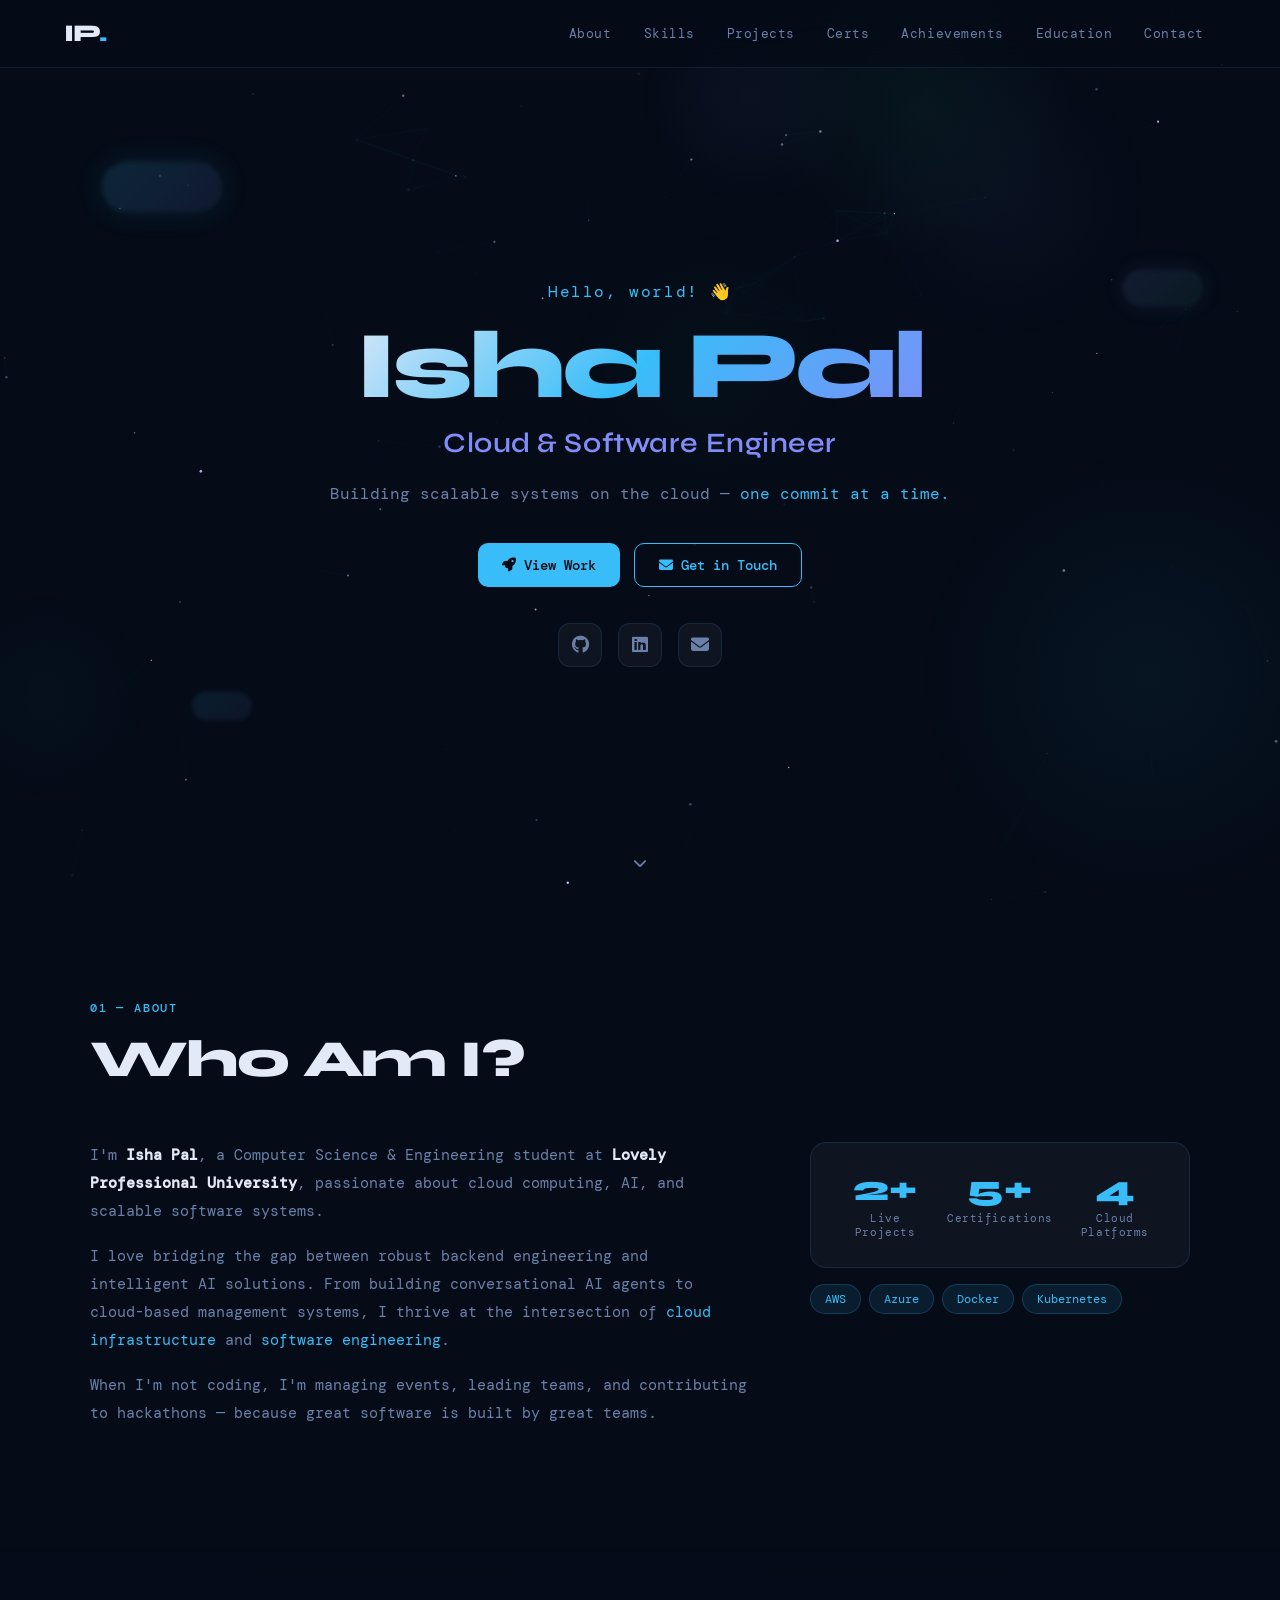
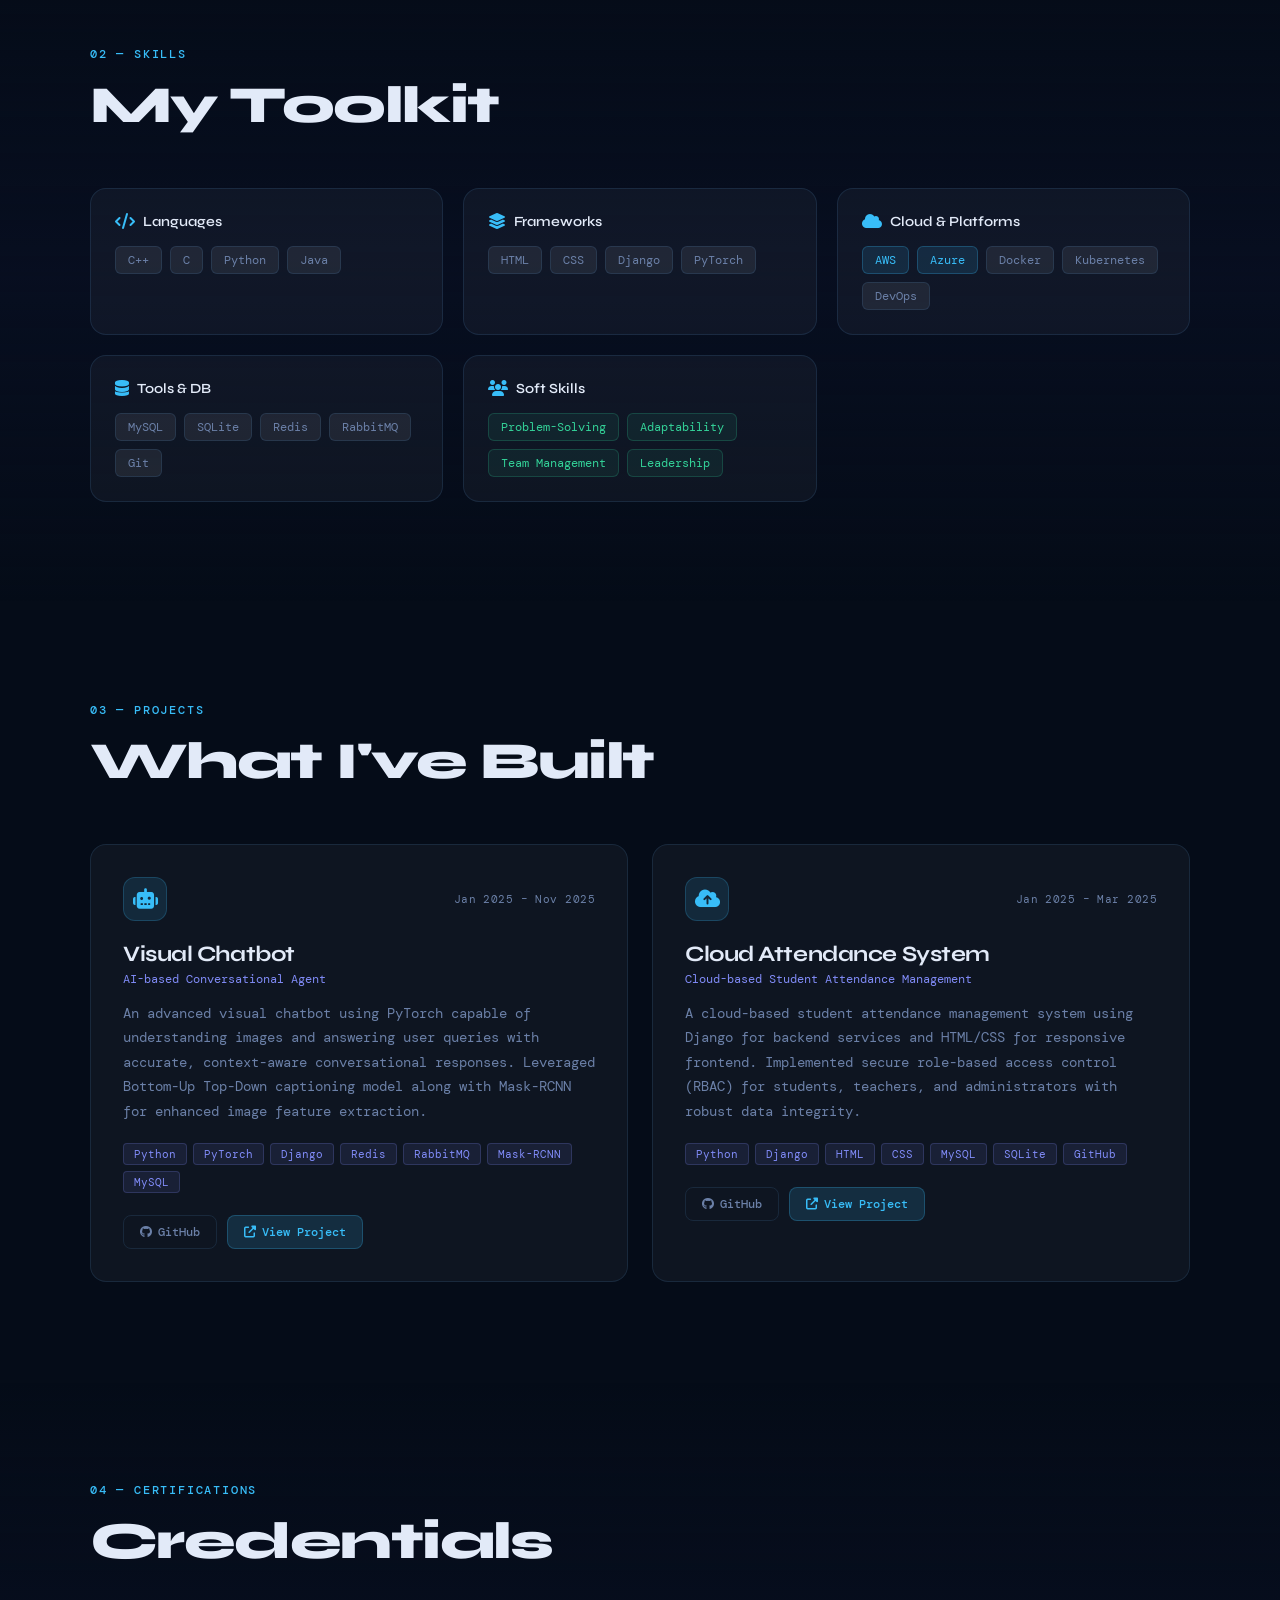
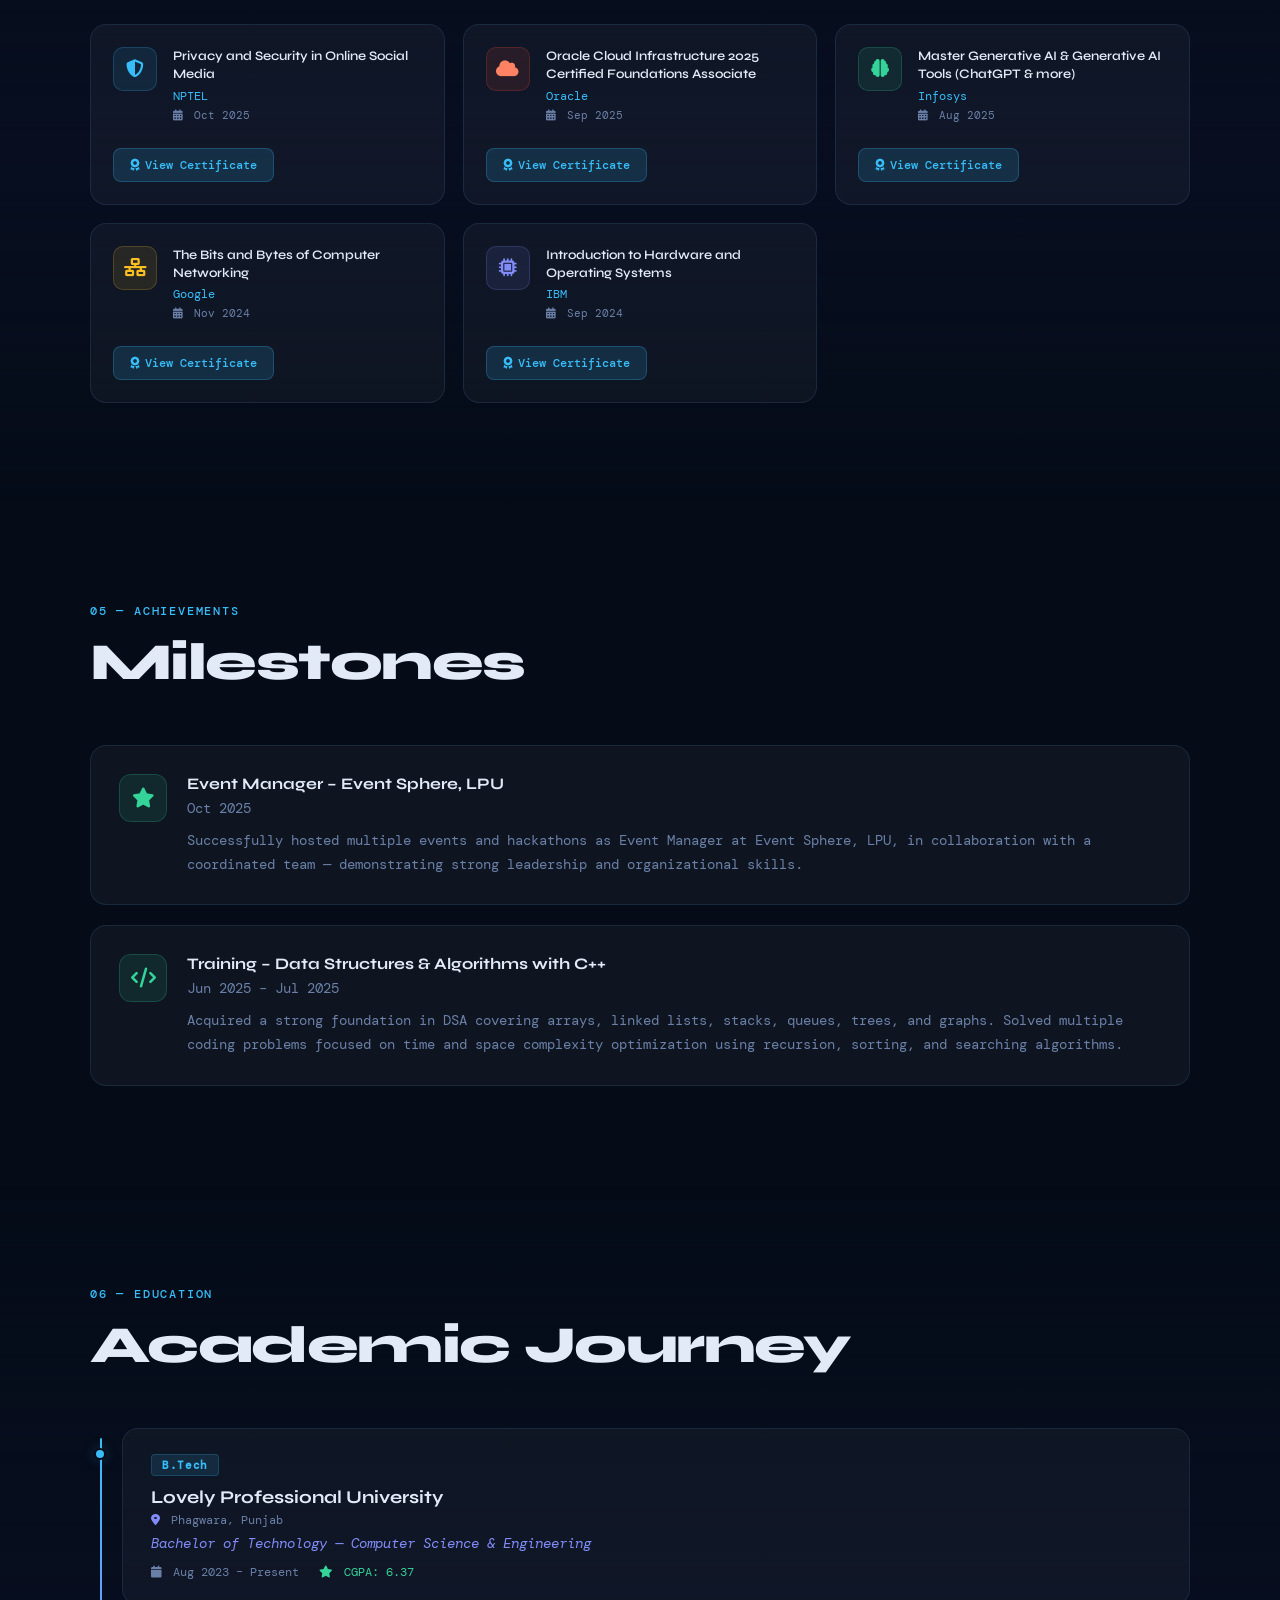
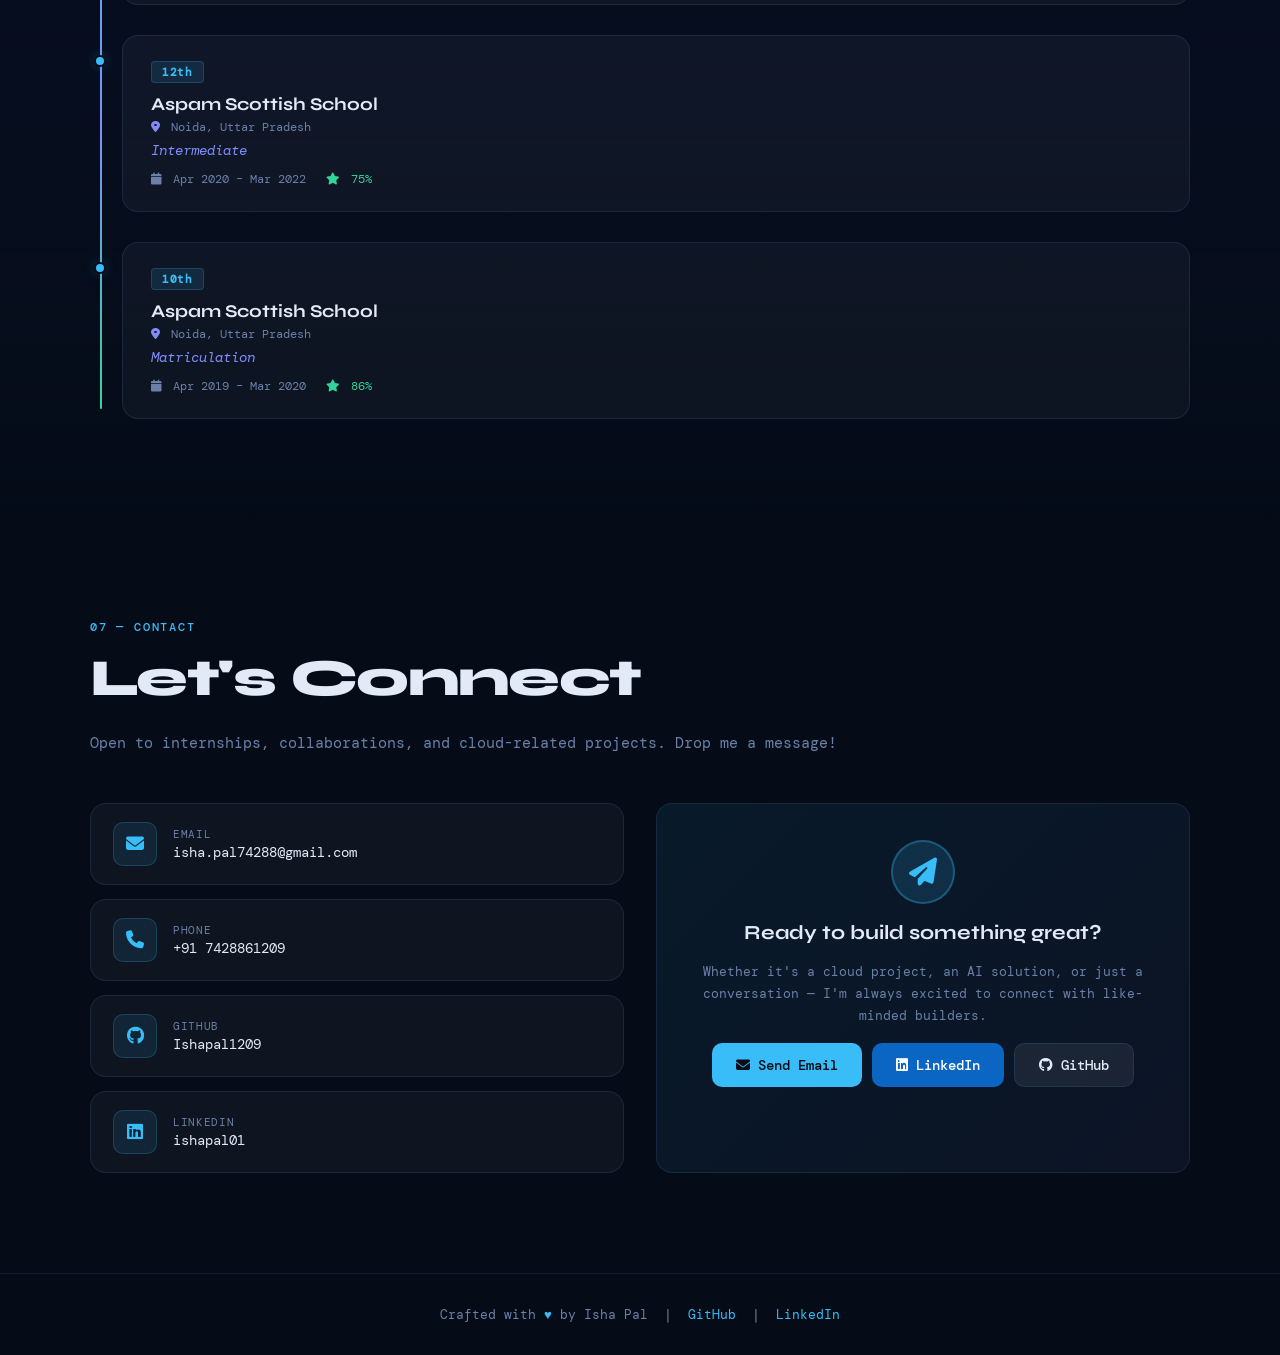
==== index.html @ bd53bb7d "Add files via upload" ====
<!DOCTYPE html>
<html lang="en">
<head>
  <meta charset="UTF-8" />
  <meta name="viewport" content="width=device-width, initial-scale=1.0" />
  <title>Isha Pal | Cloud & Software Engineer</title>
  <link rel="stylesheet" href="style.css" />
  <link rel="stylesheet" href="https://cdnjs.cloudflare.com/ajax/libs/font-awesome/6.5.0/css/all.min.css" />
  <link href="https://fonts.googleapis.com/css2?family=Syne:wght@400;600;700;800&family=DM+Mono:wght@300;400;500&display=swap" rel="stylesheet" />
</head>
<body>

  <!-- LOADER -->
  <div id="loader">
    <div class="loader-inner">
      <div class="loader-cloud">
        <div class="cloud-body"></div>
        <div class="cloud-puff c1"></div>
        <div class="cloud-puff c2"></div>
        <div class="cloud-puff c3"></div>
      </div>
      <p class="loader-text">Launching into the cloud<span class="dots">...</span></p>
    </div>
  </div>

  <!-- ANIMATED BACKGROUND -->
  <canvas id="bgCanvas"></canvas>

  <!-- NAVBAR -->
  <header id="navbar">
    <div class="nav-container">
      <a class="nav-logo" href="#hero">IP<span class="dot">.</span></a>
      <nav class="nav-links" id="navLinks">
        <a href="#about">About</a>
        <a href="#skills">Skills</a>
        <a href="#projects">Projects</a>
        <a href="#certifications">Certs</a>
        <a href="#achievements">Achievements</a>
        <a href="#education">Education</a>
        <a href="#contact">Contact</a>
      </nav>
      <button class="hamburger" id="hamburger" aria-label="Toggle menu">
        <span></span><span></span><span></span>
      </button>
    </div>
  </header>

  <!-- HERO -->
  <section id="hero">
    <div class="hero-content">
      <p class="hero-greeting reveal">Hello, world! 👋</p>
      <h1 class="hero-name reveal">Isha Pal</h1>
      <h2 class="hero-role reveal">Cloud & Software Engineer</h2>
      <p class="hero-tagline reveal">Building scalable systems on the cloud — <span class="accent">one commit at a time.</span></p>
      <div class="hero-cta reveal">
        <a href="#projects" class="btn btn-primary"><i class="fas fa-rocket"></i> View Work</a>
        <a href="#contact" class="btn btn-outline"><i class="fas fa-envelope"></i> Get in Touch</a>
      </div>
      <div class="hero-socials reveal">
        <a href="https://github.com/Ishapal1209" target="_blank" title="GitHub"><i class="fab fa-github"></i></a>
        <a href="https://www.linkedin.com/in/ishapal01" target="_blank" title="LinkedIn"><i class="fab fa-linkedin"></i></a>
        <a href="mailto:isha.pal74288@gmail.com" title="Email"><i class="fas fa-envelope"></i></a>
      </div>
    </div>
    <div class="hero-float">
      <div class="float-cloud fc1"></div>
      <div class="float-cloud fc2"></div>
      <div class="float-cloud fc3"></div>
    </div>
    <div class="scroll-hint"><i class="fas fa-chevron-down"></i></div>
  </section>

  <!-- ABOUT -->
  <section id="about">
    <div class="section-container">
      <div class="section-label">01 &mdash; About</div>
      <h2 class="section-title">Who Am I?</h2>
      <div class="about-grid">
        <div class="about-text">
          <p>I'm <strong>Isha Pal</strong>, a Computer Science & Engineering student at <strong>Lovely Professional University</strong>, passionate about cloud computing, AI, and scalable software systems.</p>
          <p>I love bridging the gap between robust backend engineering and intelligent AI solutions. From building conversational AI agents to cloud-based management systems, I thrive at the intersection of <span class="accent">cloud infrastructure</span> and <span class="accent">software engineering</span>.</p>
          <p>When I'm not coding, I'm managing events, leading teams, and contributing to hackathons — because great software is built by great teams.</p>
        </div>
        <div class="about-card-wrap">
          <div class="about-stat-card">
            <div class="stat"><span class="big-num">2+</span><span class="stat-label">Live Projects</span></div>
            <div class="stat"><span class="big-num">5+</span><span class="stat-label">Certifications</span></div>
            <div class="stat"><span class="big-num">4</span><span class="stat-label">Cloud Platforms</span></div>
          </div>
          <div class="about-badge-row">
            <span class="badge">AWS</span>
            <span class="badge">Azure</span>
            <span class="badge">Docker</span>
            <span class="badge">Kubernetes</span>
          </div>
        </div>
      </div>
    </div>
  </section>

  <!-- SKILLS -->
  <section id="skills">
    <div class="section-container">
      <div class="section-label">02 &mdash; Skills</div>
      <h2 class="section-title">My Toolkit</h2>
      <div class="skills-grid">

        <div class="skill-category">
          <div class="skill-cat-header"><i class="fas fa-code"></i> Languages</div>
          <div class="skill-tags">
            <span class="skill-tag">C++</span>
            <span class="skill-tag">C</span>
            <span class="skill-tag">Python</span>
            <span class="skill-tag">Java</span>
          </div>
        </div>

        <div class="skill-category">
          <div class="skill-cat-header"><i class="fas fa-layer-group"></i> Frameworks</div>
          <div class="skill-tags">
            <span class="skill-tag">HTML</span>
            <span class="skill-tag">CSS</span>
            <span class="skill-tag">Django</span>
            <span class="skill-tag">PyTorch</span>
          </div>
        </div>

        <div class="skill-category">
          <div class="skill-cat-header"><i class="fas fa-cloud"></i> Cloud & Platforms</div>
          <div class="skill-tags">
            <span class="skill-tag highlight">AWS</span>
            <span class="skill-tag highlight">Azure</span>
            <span class="skill-tag">Docker</span>
            <span class="skill-tag">Kubernetes</span>
            <span class="skill-tag">DevOps</span>
          </div>
        </div>

        <div class="skill-category">
          <div class="skill-cat-header"><i class="fas fa-database"></i> Tools & DB</div>
          <div class="skill-tags">
            <span class="skill-tag">MySQL</span>
            <span class="skill-tag">SQLite</span>
            <span class="skill-tag">Redis</span>
            <span class="skill-tag">RabbitMQ</span>
            <span class="skill-tag">Git</span>
          </div>
        </div>

        <div class="skill-category">
          <div class="skill-cat-header"><i class="fas fa-users"></i> Soft Skills</div>
          <div class="skill-tags">
            <span class="skill-tag soft">Problem-Solving</span>
            <span class="skill-tag soft">Adaptability</span>
            <span class="skill-tag soft">Team Management</span>
            <span class="skill-tag soft">Leadership</span>
          </div>
        </div>

      </div>
    </div>
  </section>

  <!-- PROJECTS -->
  <section id="projects">
    <div class="section-container">
      <div class="section-label">03 &mdash; Projects</div>
      <h2 class="section-title">What I've Built</h2>
      <div class="projects-grid">

        <div class="project-card">
          <div class="project-glow"></div>
          <div class="project-header">
            <div class="project-icon"><i class="fas fa-robot"></i></div>
            <div class="project-date">Jan 2025 – Nov 2025</div>
          </div>
          <h3 class="project-title">Visual Chatbot</h3>
          <p class="project-subtitle">AI-based Conversational Agent</p>
          <p class="project-desc">An advanced visual chatbot using PyTorch capable of understanding images and answering user queries with accurate, context-aware conversational responses. Leveraged Bottom-Up Top-Down captioning model along with Mask-RCNN for enhanced image feature extraction.</p>
          <div class="project-tech">
            <span>Python</span><span>PyTorch</span><span>Django</span><span>Redis</span><span>RabbitMQ</span><span>Mask-RCNN</span><span>MySQL</span>
          </div>
          <div class="project-actions">
            <a href="https://github.com/Ishapal1209/Cloud-Chatbot" target="_blank" class="btn-sm btn-ghost"><i class="fab fa-github"></i> GitHub</a>
            <a href="https://github.com/Ishapal1209/Cloud-Chatbot" target="_blank" class="btn-sm btn-accent"><i class="fas fa-external-link-alt"></i> View Project</a>
          </div>
        </div>

        <div class="project-card">
          <div class="project-glow"></div>
          <div class="project-header">
            <div class="project-icon"><i class="fas fa-cloud-upload-alt"></i></div>
            <div class="project-date">Jan 2025 – Mar 2025</div>
          </div>
          <h3 class="project-title">Cloud Attendance System</h3>
          <p class="project-subtitle">Cloud-based Student Attendance Management</p>
          <p class="project-desc">A cloud-based student attendance management system using Django for backend services and HTML/CSS for responsive frontend. Implemented secure role-based access control (RBAC) for students, teachers, and administrators with robust data integrity.</p>
          <div class="project-tech">
            <span>Python</span><span>Django</span><span>HTML</span><span>CSS</span><span>MySQL</span><span>SQLite</span><span>GitHub</span>
          </div>
          <div class="project-actions">
            <a href="https://github.com/Ishapal1209/Attendance_System" target="_blank" class="btn-sm btn-ghost"><i class="fab fa-github"></i> GitHub</a>
            <a href="https://github.com/Ishapal1209/Attendance_System" target="_blank" class="btn-sm btn-accent"><i class="fas fa-external-link-alt"></i> View Project</a>
          </div>
        </div>

      </div>
    </div>
  </section>

  <!-- CERTIFICATIONS -->
  <section id="certifications">
    <div class="section-container">
      <div class="section-label">04 &mdash; Certifications</div>
      <h2 class="section-title">Credentials</h2>
      <div class="certs-grid">

        <div class="cert-card">
          <div class="cert-icon"><i class="fas fa-shield-alt"></i></div>
          <div class="cert-info">
            <h4>Privacy and Security in Online Social Media</h4>
            <p class="cert-issuer">NPTEL</p>
            <p class="cert-date"><i class="fas fa-calendar-alt"></i> Oct 2025</p>
          </div>
          <a href="https://drive.google.com/file/d/1hVRKiIvJrlV49EHWbtWeZMIc_-Uri99p/view?usp=drive_link" target="_blank" class="btn-sm btn-accent cert-btn">
            <i class="fas fa-award"></i> View Certificate
          </a>
        </div>

        <div class="cert-card">
          <div class="cert-icon oracle"><i class="fas fa-cloud"></i></div>
          <div class="cert-info">
            <h4>Oracle Cloud Infrastructure 2025 Certified Foundations Associate</h4>
            <p class="cert-issuer">Oracle</p>
            <p class="cert-date"><i class="fas fa-calendar-alt"></i> Sep 2025</p>
          </div>
          <a href="https://drive.google.com/file/d/1QtVoVuQj_x9uAbenZDH4IRsmLejxXWz0/view?usp=drive_link" target="_blank" class="btn-sm btn-accent cert-btn">
            <i class="fas fa-award"></i> View Certificate
          </a>
        </div>

        <div class="cert-card">
          <div class="cert-icon ai"><i class="fas fa-brain"></i></div>
          <div class="cert-info">
            <h4>Master Generative AI & Generative AI Tools (ChatGPT & more)</h4>
            <p class="cert-issuer">Infosys</p>
            <p class="cert-date"><i class="fas fa-calendar-alt"></i> Aug 2025</p>
          </div>
          <a href="https://drive.google.com/file/d/1oDdq-S439GA2mzJj1ZmYYxxelKiSl6Lq/view?usp=drive_link" target="_blank" class="btn-sm btn-accent cert-btn">
            <i class="fas fa-award"></i> View Certificate
          </a>
        </div>

        <div class="cert-card">
          <div class="cert-icon google"><i class="fas fa-network-wired"></i></div>
          <div class="cert-info">
            <h4>The Bits and Bytes of Computer Networking</h4>
            <p class="cert-issuer">Google</p>
            <p class="cert-date"><i class="fas fa-calendar-alt"></i> Nov 2024</p>
          </div>
          <a href="https://drive.google.com/file/d/1XEd9m3aHSle7PK4WHx6ffv4ovhqrGLqX/view?usp=drive_link" target="_blank" class="btn-sm btn-accent cert-btn">
            <i class="fas fa-award"></i> View Certificate
          </a>
        </div>

        <div class="cert-card">
          <div class="cert-icon ibm"><i class="fas fa-microchip"></i></div>
          <div class="cert-info">
            <h4>Introduction to Hardware and Operating Systems</h4>
            <p class="cert-issuer">IBM</p>
            <p class="cert-date"><i class="fas fa-calendar-alt"></i> Sep 2024</p>
          </div>
          <a href="https://drive.google.com/file/d/1oQnwqogo09c1a8SwmCBYnAraOeeNtEgq/view?usp=drive_link" target="_blank" class="btn-sm btn-accent cert-btn">
            <i class="fas fa-award"></i> View Certificate
          </a>
        </div>

      </div>
    </div>
  </section>

  <!-- ACHIEVEMENTS -->
  <section id="achievements">
    <div class="section-container">
      <div class="section-label">05 &mdash; Achievements</div>
      <h2 class="section-title">Milestones</h2>
      <div class="achievements-list">
        <div class="achievement-item">
          <div class="achievement-icon"><i class="fas fa-star"></i></div>
          <div class="achievement-content">
            <h4>Event Manager – Event Sphere, LPU</h4>
            <p class="achievement-date">Oct 2025</p>
            <p>Successfully hosted multiple events and hackathons as Event Manager at Event Sphere, LPU, in collaboration with a coordinated team — demonstrating strong leadership and organizational skills.</p>
          </div>
        </div>
        <div class="achievement-item">
          <div class="achievement-icon"><i class="fas fa-code"></i></div>
          <div class="achievement-content">
            <h4>Training – Data Structures & Algorithms with C++</h4>
            <p class="achievement-date">Jun 2025 – Jul 2025</p>
            <p>Acquired a strong foundation in DSA covering arrays, linked lists, stacks, queues, trees, and graphs. Solved multiple coding problems focused on time and space complexity optimization using recursion, sorting, and searching algorithms.</p>
          </div>
        </div>
      </div>
    </div>
  </section>

  <!-- EDUCATION -->
  <section id="education">
    <div class="section-container">
      <div class="section-label">06 &mdash; Education</div>
      <h2 class="section-title">Academic Journey</h2>
      <div class="education-timeline">

        <div class="edu-item">
          <div class="edu-dot"></div>
          <div class="edu-card">
            <div class="edu-badge">B.Tech</div>
            <h4>Lovely Professional University</h4>
            <p class="edu-location"><i class="fas fa-map-marker-alt"></i> Phagwara, Punjab</p>
            <p class="edu-degree">Bachelor of Technology — Computer Science & Engineering</p>
            <div class="edu-meta">
              <span><i class="fas fa-calendar"></i> Aug 2023 – Present</span>
              <span class="edu-grade"><i class="fas fa-star"></i> CGPA: 6.37</span>
            </div>
          </div>
        </div>

        <div class="edu-item">
          <div class="edu-dot"></div>
          <div class="edu-card">
            <div class="edu-badge">12th</div>
            <h4>Aspam Scottish School</h4>
            <p class="edu-location"><i class="fas fa-map-marker-alt"></i> Noida, Uttar Pradesh</p>
            <p class="edu-degree">Intermediate</p>
            <div class="edu-meta">
              <span><i class="fas fa-calendar"></i> Apr 2020 – Mar 2022</span>
              <span class="edu-grade"><i class="fas fa-star"></i> 75%</span>
            </div>
          </div>
        </div>

        <div class="edu-item">
          <div class="edu-dot"></div>
          <div class="edu-card">
            <div class="edu-badge">10th</div>
            <h4>Aspam Scottish School</h4>
            <p class="edu-location"><i class="fas fa-map-marker-alt"></i> Noida, Uttar Pradesh</p>
            <p class="edu-degree">Matriculation</p>
            <div class="edu-meta">
              <span><i class="fas fa-calendar"></i> Apr 2019 – Mar 2020</span>
              <span class="edu-grade"><i class="fas fa-star"></i> 86%</span>
            </div>
          </div>
        </div>

      </div>
    </div>
  </section>

  <!-- CONTACT -->
  <section id="contact">
    <div class="section-container">
      <div class="section-label">07 &mdash; Contact</div>
      <h2 class="section-title">Let's Connect</h2>
      <p class="contact-tagline">Open to internships, collaborations, and cloud-related projects. Drop me a message!</p>
      <div class="contact-grid">
        <div class="contact-info">
          <a href="mailto:isha.pal74288@gmail.com" class="contact-item">
            <div class="contact-icon"><i class="fas fa-envelope"></i></div>
            <div>
              <p class="contact-label">Email</p>
              <p class="contact-value">isha.pal74288@gmail.com</p>
            </div>
          </a>
          <a href="tel:+917428861209" class="contact-item">
            <div class="contact-icon"><i class="fas fa-phone"></i></div>
            <div>
              <p class="contact-label">Phone</p>
              <p class="contact-value">+91 7428861209</p>
            </div>
          </a>
          <a href="https://github.com/Ishapal1209" target="_blank" class="contact-item">
            <div class="contact-icon"><i class="fab fa-github"></i></div>
            <div>
              <p class="contact-label">GitHub</p>
              <p class="contact-value">Ishapal1209</p>
            </div>
          </a>
          <a href="https://www.linkedin.com/in/ishapal01" target="_blank" class="contact-item">
            <div class="contact-icon"><i class="fab fa-linkedin"></i></div>
            <div>
              <p class="contact-label">LinkedIn</p>
              <p class="contact-value">ishapal01</p>
            </div>
          </a>
        </div>

        <div class="contact-cta-box">
          <div class="cta-cloud-icon"><i class="fas fa-paper-plane"></i></div>
          <h3>Ready to build something great?</h3>
          <p>Whether it's a cloud project, an AI solution, or just a conversation — I'm always excited to connect with like-minded builders.</p>
          <div class="cta-buttons">
            <a href="mailto:isha.pal74288@gmail.com" class="btn btn-primary"><i class="fas fa-envelope"></i> Send Email</a>
            <a href="https://www.linkedin.com/in/ishapal01" target="_blank" class="btn btn-linkedin"><i class="fab fa-linkedin"></i> LinkedIn</a>
            <a href="https://github.com/Ishapal1209" target="_blank" class="btn btn-github"><i class="fab fa-github"></i> GitHub</a>
          </div>
        </div>
      </div>
    </div>
  </section>

  <!-- FOOTER -->
  <footer>
    <p>Crafted with <span class="accent">♥</span> by Isha Pal &nbsp;|&nbsp; <a href="https://github.com/Ishapal1209" target="_blank">GitHub</a> &nbsp;|&nbsp; <a href="https://www.linkedin.com/in/ishapal01" target="_blank">LinkedIn</a></p>
  </footer>

  <script src="script.js"></script>
</body>
</html>
---- style.css ----
/* ═══════════════════════════════════════════
   ROOT VARIABLES & RESET
═══════════════════════════════════════════ */
:root {
  --bg: #050c18;
  --bg2: #080f22;
  --bg3: #0b1530;
  --surface: rgba(255,255,255,0.04);
  --surface2: rgba(255,255,255,0.07);
  --border: rgba(100,180,255,0.12);
  --accent: #38bdf8;
  --accent2: #818cf8;
  --accent3: #34d399;
  --text: #e2eaf8;
  --muted: #6b80a8;
  --glow: rgba(56,189,248,0.25);
  --glow2: rgba(129,140,248,0.2);
  --font-display: 'Syne', sans-serif;
  --font-mono: 'DM Mono', monospace;
  --nav-h: 68px;
  --radius: 16px;
  --shadow: 0 8px 40px rgba(0,0,0,0.5);
}

*, *::before, *::after { box-sizing: border-box; margin: 0; padding: 0; }
html { scroll-behavior: smooth; }
body {
  background: var(--bg);
  color: var(--text);
  font-family: var(--font-mono);
  overflow-x: hidden;
  min-height: 100vh;
}
a { color: inherit; text-decoration: none; }
img { max-width: 100%; }

/* ═══════════════════════════════════════════
   CANVAS BACKGROUND
═══════════════════════════════════════════ */
#bgCanvas {
  position: fixed;
  top: 0; left: 0;
  width: 100%; height: 100%;
  z-index: 0;
  pointer-events: none;
}

/* ═══════════════════════════════════════════
   LOADER
═══════════════════════════════════════════ */
#loader {
  position: fixed;
  inset: 0;
  background: var(--bg);
  display: flex;
  align-items: center;
  justify-content: center;
  z-index: 9999;
  transition: opacity 0.6s ease, visibility 0.6s ease;
}
#loader.hide { opacity: 0; visibility: hidden; }

.loader-inner {
  display: flex;
  flex-direction: column;
  align-items: center;
  gap: 24px;
}

/* Cute CSS cloud */
.loader-cloud {
  position: relative;
  width: 80px;
  height: 40px;
  animation: floatCloud 1.5s ease-in-out infinite;
}
.cloud-body {
  position: absolute;
  bottom: 0;
  left: 10px;
  width: 60px;
  height: 28px;
  background: linear-gradient(135deg, var(--accent), var(--accent2));
  border-radius: 20px;
  box-shadow: 0 0 20px var(--glow), 0 0 40px var(--glow2);
}
.cloud-puff {
  position: absolute;
  background: linear-gradient(135deg, var(--accent), var(--accent2));
  border-radius: 50%;
  box-shadow: 0 0 10px var(--glow);
}
.c1 { width: 30px; height: 30px; bottom: 14px; left: 12px; }
.c2 { width: 40px; height: 40px; bottom: 18px; left: 28px; }
.c3 { width: 24px; height: 24px; bottom: 12px; left: 52px; }

.loader-text {
  font-family: var(--font-mono);
  color: var(--accent);
  font-size: 14px;
  letter-spacing: 0.08em;
}
.dots { animation: dots 1.2s infinite; }
@keyframes dots {
  0%,20% { content: '.'; }
  40% { content: '..'; }
  60%,100% { content: '...'; }
}

/* ═══════════════════════════════════════════
   NAVBAR
═══════════════════════════════════════════ */
#navbar {
  position: fixed;
  top: 0; left: 0; right: 0;
  height: var(--nav-h);
  z-index: 100;
  background: rgba(5, 12, 24, 0.7);
  backdrop-filter: blur(18px);
  -webkit-backdrop-filter: blur(18px);
  border-bottom: 1px solid var(--border);
  transition: background 0.3s;
}
.nav-container {
  max-width: 1200px;
  margin: 0 auto;
  height: 100%;
  padding: 0 24px;
  display: flex;
  align-items: center;
  justify-content: space-between;
}
.nav-logo {
  font-family: var(--font-display);
  font-size: 24px;
  font-weight: 800;
  color: var(--text);
  letter-spacing: -0.03em;
}
.nav-logo .dot { color: var(--accent); }

.nav-links {
  display: flex;
  gap: 8px;
}
.nav-links a {
  font-size: 13px;
  color: var(--muted);
  padding: 6px 12px;
  border-radius: 8px;
  letter-spacing: 0.04em;
  transition: color 0.2s, background 0.2s;
}
.nav-links a:hover {
  color: var(--accent);
  background: rgba(56,189,248,0.1);
}

.hamburger {
  display: none;
  flex-direction: column;
  gap: 5px;
  background: none;
  border: none;
  cursor: pointer;
  padding: 4px;
}
.hamburger span {
  display: block;
  width: 24px;
  height: 2px;
  background: var(--text);
  border-radius: 2px;
  transition: transform 0.3s, opacity 0.3s;
}
.hamburger.open span:nth-child(1) { transform: translateY(7px) rotate(45deg); }
.hamburger.open span:nth-child(2) { opacity: 0; }
.hamburger.open span:nth-child(3) { transform: translateY(-7px) rotate(-45deg); }

/* ═══════════════════════════════════════════
   HERO
═══════════════════════════════════════════ */
#hero {
  position: relative;
  min-height: 100vh;
  display: flex;
  align-items: center;
  justify-content: center;
  text-align: center;
  padding: calc(var(--nav-h) + 40px) 24px 60px;
  z-index: 1;
  overflow: hidden;
}

.hero-content {
  max-width: 760px;
  position: relative;
  z-index: 2;
}

.hero-greeting {
  font-size: 16px;
  color: var(--accent);
  letter-spacing: 0.1em;
  margin-bottom: 16px;
  opacity: 0;
  transform: translateY(20px);
}
.hero-name {
  font-family: var(--font-display);
  font-size: clamp(52px, 9vw, 96px);
  font-weight: 800;
  line-height: 1.0;
  letter-spacing: -0.04em;
  background: linear-gradient(135deg, #e2eaf8 0%, var(--accent) 50%, var(--accent2) 100%);
  -webkit-background-clip: text;
  -webkit-text-fill-color: transparent;
  background-clip: text;
  margin-bottom: 12px;
  opacity: 0;
  transform: translateY(20px);
}
.hero-role {
  font-family: var(--font-display);
  font-size: clamp(18px, 3vw, 28px);
  font-weight: 600;
  color: var(--accent2);
  letter-spacing: 0.02em;
  margin-bottom: 20px;
  opacity: 0;
  transform: translateY(20px);
}
.hero-tagline {
  font-size: 16px;
  color: var(--muted);
  line-height: 1.7;
  margin-bottom: 36px;
  opacity: 0;
  transform: translateY(20px);
}
.hero-cta {
  display: flex;
  gap: 14px;
  justify-content: center;
  flex-wrap: wrap;
  margin-bottom: 36px;
  opacity: 0;
  transform: translateY(20px);
}
.hero-socials {
  display: flex;
  gap: 16px;
  justify-content: center;
  opacity: 0;
  transform: translateY(20px);
}
.hero-socials a {
  width: 44px;
  height: 44px;
  border-radius: 12px;
  border: 1px solid var(--border);
  display: flex;
  align-items: center;
  justify-content: center;
  font-size: 18px;
  color: var(--muted);
  background: var(--surface);
  transition: all 0.3s;
}
.hero-socials a:hover {
  color: var(--accent);
  border-color: var(--accent);
  background: rgba(56,189,248,0.1);
  transform: translateY(-3px);
  box-shadow: 0 8px 24px var(--glow);
}

/* floating cloud decorations */
.hero-float {
  position: absolute;
  inset: 0;
  pointer-events: none;
  z-index: 1;
}
.float-cloud {
  position: absolute;
  border-radius: 50px;
  filter: blur(2px);
  animation: floatCloud 6s ease-in-out infinite;
}
.fc1 {
  width: 120px; height: 50px;
  background: linear-gradient(135deg, rgba(56,189,248,0.15), rgba(129,140,248,0.1));
  top: 18%; left: 8%;
  animation-delay: 0s;
  border-radius: 50px;
  box-shadow: 0 0 30px rgba(56,189,248,0.1);
}
.fc2 {
  width: 80px; height: 36px;
  background: linear-gradient(135deg, rgba(129,140,248,0.12), rgba(52,211,153,0.08));
  top: 30%; right: 6%;
  animation-delay: -2s;
  box-shadow: 0 0 24px rgba(129,140,248,0.08);
}
.fc3 {
  width: 60px; height: 28px;
  background: linear-gradient(135deg, rgba(56,189,248,0.1), rgba(129,140,248,0.08));
  bottom: 20%; left: 15%;
  animation-delay: -4s;
}

@keyframes floatCloud {
  0%, 100% { transform: translateY(0px); }
  50% { transform: translateY(-12px); }
}

.scroll-hint {
  position: absolute;
  bottom: 28px;
  left: 50%;
  transform: translateX(-50%);
  color: var(--muted);
  font-size: 14px;
  animation: bounce 2s ease-in-out infinite;
  z-index: 2;
}
@keyframes bounce {
  0%,100% { transform: translateX(-50%) translateY(0); }
  50% { transform: translateX(-50%) translateY(6px); }
}

/* reveal animations */
.reveal {
  transition: opacity 0.7s ease, transform 0.7s ease;
}
.reveal.in {
  opacity: 1 !important;
  transform: translateY(0) !important;
}

/* ═══════════════════════════════════════════
   SHARED SECTION STYLES
═══════════════════════════════════════════ */
section {
  position: relative;
  z-index: 1;
  padding: 100px 24px;
}
.section-container {
  max-width: 1100px;
  margin: 0 auto;
}
.section-label {
  font-size: 12px;
  font-weight: 500;
  letter-spacing: 0.15em;
  color: var(--accent);
  text-transform: uppercase;
  margin-bottom: 12px;
}
.section-title {
  font-family: var(--font-display);
  font-size: clamp(32px, 5vw, 52px);
  font-weight: 800;
  letter-spacing: -0.03em;
  margin-bottom: 52px;
  color: var(--text);
}
.accent { color: var(--accent); }

/* ═══════════════════════════════════════════
   BUTTONS
═══════════════════════════════════════════ */
.btn {
  display: inline-flex;
  align-items: center;
  gap: 8px;
  padding: 12px 24px;
  border-radius: 10px;
  font-family: var(--font-mono);
  font-size: 14px;
  font-weight: 500;
  cursor: pointer;
  border: none;
  transition: all 0.3s;
}
.btn-primary {
  background: var(--accent);
  color: var(--bg);
}
.btn-primary:hover {
  background: #7dd3fc;
  box-shadow: 0 8px 28px var(--glow);
  transform: translateY(-2px);
}
.btn-outline {
  background: transparent;
  color: var(--accent);
  border: 1.5px solid var(--accent);
}
.btn-outline:hover {
  background: rgba(56,189,248,0.1);
  transform: translateY(-2px);
}
.btn-linkedin {
  background: #0a66c2;
  color: white;
}
.btn-linkedin:hover {
  background: #1479d4;
  transform: translateY(-2px);
}
.btn-github {
  background: var(--surface2);
  color: var(--text);
  border: 1px solid var(--border);
}
.btn-github:hover {
  background: rgba(255,255,255,0.1);
  transform: translateY(-2px);
}

.btn-sm {
  display: inline-flex;
  align-items: center;
  gap: 6px;
  padding: 8px 16px;
  border-radius: 8px;
  font-family: var(--font-mono);
  font-size: 12px;
  font-weight: 500;
  cursor: pointer;
  border: none;
  transition: all 0.25s;
}
.btn-ghost {
  background: transparent;
  border: 1px solid var(--border);
  color: var(--muted);
}
.btn-ghost:hover {
  border-color: var(--accent);
  color: var(--accent);
}
.btn-accent {
  background: rgba(56,189,248,0.15);
  color: var(--accent);
  border: 1px solid rgba(56,189,248,0.25);
}
.btn-accent:hover {
  background: rgba(56,189,248,0.25);
  box-shadow: 0 4px 16px var(--glow);
  transform: translateY(-2px);
}

/* ═══════════════════════════════════════════
   ABOUT
═══════════════════════════════════════════ */
#about { background: transparent; }

.about-grid {
  display: grid;
  grid-template-columns: 1fr 380px;
  gap: 56px;
  align-items: start;
}
.about-text p {
  color: var(--muted);
  line-height: 1.85;
  font-size: 15px;
  margin-bottom: 18px;
}
.about-text strong { color: var(--text); }

.about-stat-card {
  background: var(--surface);
  border: 1px solid var(--border);
  border-radius: var(--radius);
  padding: 28px;
  display: grid;
  grid-template-columns: 1fr 1fr 1fr;
  gap: 16px;
  margin-bottom: 16px;
}
.stat { text-align: center; }
.big-num {
  display: block;
  font-family: var(--font-display);
  font-size: 36px;
  font-weight: 800;
  color: var(--accent);
  line-height: 1;
}
.stat-label {
  font-size: 11px;
  color: var(--muted);
  letter-spacing: 0.05em;
  margin-top: 4px;
  display: block;
}
.about-badge-row {
  display: flex;
  gap: 8px;
  flex-wrap: wrap;
}
.badge {
  padding: 6px 14px;
  border-radius: 20px;
  font-size: 12px;
  background: rgba(56,189,248,0.1);
  color: var(--accent);
  border: 1px solid rgba(56,189,248,0.2);
}

/* ═══════════════════════════════════════════
   SKILLS
═══════════════════════════════════════════ */
#skills {
  background: linear-gradient(180deg, transparent, rgba(8,15,34,0.8), transparent);
}

.skills-grid {
  display: grid;
  grid-template-columns: repeat(auto-fill, minmax(280px, 1fr));
  gap: 20px;
}
.skill-category {
  background: var(--surface);
  border: 1px solid var(--border);
  border-radius: var(--radius);
  padding: 24px;
  transition: border-color 0.3s, transform 0.3s;
}
.skill-category:hover {
  border-color: rgba(56,189,248,0.3);
  transform: translateY(-4px);
  box-shadow: 0 12px 40px rgba(0,0,0,0.3);
}
.skill-cat-header {
  font-family: var(--font-display);
  font-size: 14px;
  font-weight: 600;
  color: var(--text);
  margin-bottom: 16px;
  display: flex;
  align-items: center;
  gap: 8px;
}
.skill-cat-header i { color: var(--accent); font-size: 16px; }
.skill-tags { display: flex; flex-wrap: wrap; gap: 8px; }
.skill-tag {
  padding: 5px 12px;
  border-radius: 6px;
  font-size: 12px;
  background: var(--surface2);
  color: var(--muted);
  border: 1px solid var(--border);
  transition: all 0.2s;
}
.skill-tag:hover { color: var(--text); border-color: rgba(255,255,255,0.2); }
.skill-tag.highlight {
  background: rgba(56,189,248,0.12);
  color: var(--accent);
  border-color: rgba(56,189,248,0.25);
}
.skill-tag.soft {
  background: rgba(52,211,153,0.08);
  color: var(--accent3);
  border-color: rgba(52,211,153,0.2);
}

/* ═══════════════════════════════════════════
   PROJECTS
═══════════════════════════════════════════ */
#projects { background: transparent; }

.projects-grid {
  display: grid;
  grid-template-columns: repeat(auto-fill, minmax(480px, 1fr));
  gap: 24px;
}
.project-card {
  position: relative;
  background: var(--surface);
  border: 1px solid var(--border);
  border-radius: var(--radius);
  padding: 32px;
  overflow: hidden;
  transition: all 0.4s;
}
.project-card:hover {
  border-color: rgba(56,189,248,0.35);
  transform: translateY(-6px);
  box-shadow: 0 20px 60px rgba(0,0,0,0.4);
}
.project-glow {
  position: absolute;
  top: -80px; right: -80px;
  width: 200px; height: 200px;
  border-radius: 50%;
  background: radial-gradient(circle, var(--glow) 0%, transparent 70%);
  opacity: 0;
  transition: opacity 0.4s;
  pointer-events: none;
}
.project-card:hover .project-glow { opacity: 1; }

.project-header {
  display: flex;
  align-items: center;
  justify-content: space-between;
  margin-bottom: 20px;
}
.project-icon {
  width: 44px; height: 44px;
  border-radius: 12px;
  background: rgba(56,189,248,0.12);
  border: 1px solid rgba(56,189,248,0.2);
  display: flex;
  align-items: center;
  justify-content: center;
  font-size: 20px;
  color: var(--accent);
}
.project-date {
  font-size: 11px;
  color: var(--muted);
  letter-spacing: 0.04em;
}
.project-title {
  font-family: var(--font-display);
  font-size: 22px;
  font-weight: 700;
  color: var(--text);
  margin-bottom: 4px;
  letter-spacing: -0.02em;
}
.project-subtitle {
  font-size: 12px;
  color: var(--accent2);
  margin-bottom: 14px;
}
.project-desc {
  font-size: 14px;
  color: var(--muted);
  line-height: 1.75;
  margin-bottom: 20px;
}
.project-tech {
  display: flex;
  flex-wrap: wrap;
  gap: 6px;
  margin-bottom: 22px;
}
.project-tech span {
  font-size: 11px;
  padding: 3px 10px;
  border-radius: 4px;
  background: rgba(129,140,248,0.1);
  color: var(--accent2);
  border: 1px solid rgba(129,140,248,0.2);
}
.project-actions { display: flex; gap: 10px; }

/* ═══════════════════════════════════════════
   CERTIFICATIONS
═══════════════════════════════════════════ */
#certifications {
  background: linear-gradient(180deg, transparent, rgba(8,15,34,0.8), transparent);
}

.certs-grid {
  display: grid;
  grid-template-columns: repeat(auto-fill, minmax(320px, 1fr));
  gap: 18px;
}
.cert-card {
  background: var(--surface);
  border: 1px solid var(--border);
  border-radius: var(--radius);
  padding: 22px;
  display: flex;
  align-items: flex-start;
  gap: 16px;
  flex-wrap: wrap;
  transition: all 0.3s;
}
.cert-card:hover {
  border-color: rgba(56,189,248,0.3);
  transform: translateY(-3px);
  box-shadow: 0 12px 36px rgba(0,0,0,0.3);
}
.cert-icon {
  width: 44px; height: 44px; flex-shrink: 0;
  border-radius: 10px;
  background: rgba(56,189,248,0.1);
  border: 1px solid rgba(56,189,248,0.2);
  display: flex; align-items: center; justify-content: center;
  font-size: 18px; color: var(--accent);
}
.cert-icon.oracle { background: rgba(255,80,50,0.1); border-color: rgba(255,80,50,0.2); color: #ff8264; }
.cert-icon.ai { background: rgba(52,211,153,0.1); border-color: rgba(52,211,153,0.2); color: var(--accent3); }
.cert-icon.google { background: rgba(251,191,36,0.1); border-color: rgba(251,191,36,0.2); color: #fbbf24; }
.cert-icon.ibm { background: rgba(129,140,248,0.1); border-color: rgba(129,140,248,0.2); color: var(--accent2); }

.cert-info { flex: 1; min-width: 160px; }
.cert-info h4 {
  font-family: var(--font-display);
  font-size: 13px;
  font-weight: 600;
  color: var(--text);
  line-height: 1.4;
  margin-bottom: 4px;
}
.cert-issuer { font-size: 12px; color: var(--accent); margin-bottom: 4px; }
.cert-date { font-size: 11px; color: var(--muted); }
.cert-date i { margin-right: 4px; }
.cert-btn { margin-top: 10px; align-self: flex-start; }

/* ═══════════════════════════════════════════
   ACHIEVEMENTS
═══════════════════════════════════════════ */
#achievements { background: transparent; }

.achievements-list { display: flex; flex-direction: column; gap: 20px; }
.achievement-item {
  display: flex;
  gap: 20px;
  background: var(--surface);
  border: 1px solid var(--border);
  border-radius: var(--radius);
  padding: 28px;
  transition: all 0.3s;
}
.achievement-item:hover {
  border-color: rgba(52,211,153,0.3);
  transform: translateX(4px);
}
.achievement-icon {
  width: 48px; height: 48px; flex-shrink: 0;
  border-radius: 12px;
  background: rgba(52,211,153,0.1);
  border: 1px solid rgba(52,211,153,0.2);
  display: flex; align-items: center; justify-content: center;
  font-size: 20px; color: var(--accent3);
}
.achievement-content h4 {
  font-family: var(--font-display);
  font-size: 16px;
  font-weight: 700;
  color: var(--text);
  margin-bottom: 4px;
}
.achievement-date { font-size: 12px; color: var(--accent3); margin-bottom: 8px; }
.achievement-content p { font-size: 14px; color: var(--muted); line-height: 1.7; }

/* ═══════════════════════════════════════════
   EDUCATION
═══════════════════════════════════════════ */
#education {
  background: linear-gradient(180deg, transparent, rgba(8,15,34,0.7), transparent);
}

.education-timeline { position: relative; padding-left: 32px; }
.education-timeline::before {
  content: '';
  position: absolute;
  left: 10px; top: 10px;
  width: 2px;
  height: calc(100% - 20px);
  background: linear-gradient(180deg, var(--accent), var(--accent2), var(--accent3));
  border-radius: 2px;
}
.edu-item {
  position: relative;
  margin-bottom: 30px;
}
.edu-item:last-child { margin-bottom: 0; }
.edu-dot {
  position: absolute;
  left: -28px; top: 20px;
  width: 12px; height: 12px;
  border-radius: 50%;
  background: var(--accent);
  border: 2px solid var(--bg);
  box-shadow: 0 0 12px var(--glow);
}
.edu-card {
  background: var(--surface);
  border: 1px solid var(--border);
  border-radius: var(--radius);
  padding: 24px 28px;
  transition: all 0.3s;
}
.edu-card:hover {
  border-color: rgba(56,189,248,0.3);
  transform: translateX(4px);
}
.edu-badge {
  display: inline-block;
  font-size: 11px;
  padding: 3px 10px;
  border-radius: 4px;
  background: rgba(56,189,248,0.12);
  color: var(--accent);
  border: 1px solid rgba(56,189,248,0.2);
  margin-bottom: 10px;
  font-weight: 600;
  letter-spacing: 0.06em;
}
.edu-card h4 {
  font-family: var(--font-display);
  font-size: 18px;
  font-weight: 700;
  color: var(--text);
  margin-bottom: 4px;
}
.edu-location { font-size: 12px; color: var(--muted); margin-bottom: 6px; }
.edu-location i { margin-right: 4px; color: var(--accent2); }
.edu-degree { font-size: 14px; color: var(--accent2); margin-bottom: 12px; font-style: italic; }
.edu-meta {
  display: flex;
  gap: 20px;
  flex-wrap: wrap;
}
.edu-meta span { font-size: 12px; color: var(--muted); }
.edu-meta i { margin-right: 4px; }
.edu-grade { color: var(--accent3) !important; }
.edu-grade i { color: var(--accent3); }

/* ═══════════════════════════════════════════
   CONTACT
═══════════════════════════════════════════ */
#contact { background: transparent; }
.contact-tagline { color: var(--muted); font-size: 15px; margin-top: -30px; margin-bottom: 48px; line-height: 1.6; }

.contact-grid {
  display: grid;
  grid-template-columns: 1fr 1fr;
  gap: 32px;
}
.contact-info { display: flex; flex-direction: column; gap: 14px; }
.contact-item {
  display: flex;
  align-items: center;
  gap: 16px;
  padding: 18px 22px;
  background: var(--surface);
  border: 1px solid var(--border);
  border-radius: var(--radius);
  transition: all 0.3s;
}
.contact-item:hover {
  border-color: rgba(56,189,248,0.3);
  transform: translateX(6px);
  background: var(--surface2);
}
.contact-icon {
  width: 44px; height: 44px; flex-shrink: 0;
  border-radius: 10px;
  background: rgba(56,189,248,0.1);
  border: 1px solid rgba(56,189,248,0.2);
  display: flex; align-items: center; justify-content: center;
  font-size: 18px; color: var(--accent);
}
.contact-label { font-size: 11px; color: var(--muted); letter-spacing: 0.06em; text-transform: uppercase; margin-bottom: 2px; }
.contact-value { font-size: 14px; color: var(--text); }

.contact-cta-box {
  background: linear-gradient(135deg, rgba(56,189,248,0.08), rgba(129,140,248,0.06));
  border: 1px solid var(--border);
  border-radius: var(--radius);
  padding: 36px 32px;
  text-align: center;
  display: flex;
  flex-direction: column;
  align-items: center;
  gap: 16px;
}
.cta-cloud-icon {
  width: 64px; height: 64px;
  border-radius: 50%;
  background: rgba(56,189,248,0.15);
  border: 2px solid rgba(56,189,248,0.3);
  display: flex; align-items: center; justify-content: center;
  font-size: 28px;
  color: var(--accent);
  animation: floatCloud 4s ease-in-out infinite;
}
.contact-cta-box h3 {
  font-family: var(--font-display);
  font-size: 20px;
  font-weight: 700;
  color: var(--text);
}
.contact-cta-box p {
  font-size: 13px;
  color: var(--muted);
  line-height: 1.7;
}
.cta-buttons {
  display: flex;
  gap: 10px;
  flex-wrap: wrap;
  justify-content: center;
}

/* ═══════════════════════════════════════════
   FOOTER
═══════════════════════════════════════════ */
footer {
  position: relative;
  z-index: 1;
  text-align: center;
  padding: 32px 24px;
  font-size: 13px;
  color: var(--muted);
  border-top: 1px solid var(--border);
}
footer a { color: var(--accent); transition: color 0.2s; }
footer a:hover { color: var(--text); }

/* ═══════════════════════════════════════════
   SCROLL REVEAL UTILITY
═══════════════════════════════════════════ */
.fade-up {
  opacity: 0;
  transform: translateY(30px);
  transition: opacity 0.7s ease, transform 0.7s ease;
}
.fade-up.in {
  opacity: 1;
  transform: translateY(0);
}

/* ═══════════════════════════════════════════
   RESPONSIVE
═══════════════════════════════════════════ */
@media (max-width: 900px) {
  .about-grid { grid-template-columns: 1fr; }
  .about-card-wrap { order: -1; }
  .about-stat-card { grid-template-columns: repeat(3, 1fr); }
  .contact-grid { grid-template-columns: 1fr; }
  .projects-grid { grid-template-columns: 1fr; }
}

@media (max-width: 720px) {
  .nav-links {
    position: fixed;
    top: var(--nav-h);
    left: 0; right: 0;
    background: rgba(5,12,24,0.97);
    backdrop-filter: blur(20px);
    flex-direction: column;
    padding: 24px;
    gap: 4px;
    border-bottom: 1px solid var(--border);
    transform: translateY(-120%);
    opacity: 0;
    transition: transform 0.35s ease, opacity 0.35s ease;
    z-index: 99;
  }
  .nav-links.open {
    transform: translateY(0);
    opacity: 1;
  }
  .nav-links a { padding: 12px 16px; font-size: 15px; border-radius: 10px; }
  .hamburger { display: flex; }
  section { padding: 72px 20px; }
  .hero-cta { flex-direction: column; align-items: center; }
  .certs-grid { grid-template-columns: 1fr; }
  .achievement-item { flex-direction: column; }
  .about-stat-card { grid-template-columns: 1fr 1fr; }
}

@media (max-width: 480px) {
  .section-title { font-size: 28px; }
  .about-stat-card { grid-template-columns: 1fr 1fr; }
  .project-card { padding: 22px; }
  .project-actions { flex-direction: column; }
  .cta-buttons { flex-direction: column; width: 100%; }
  .cta-buttons .btn { justify-content: center; }
}
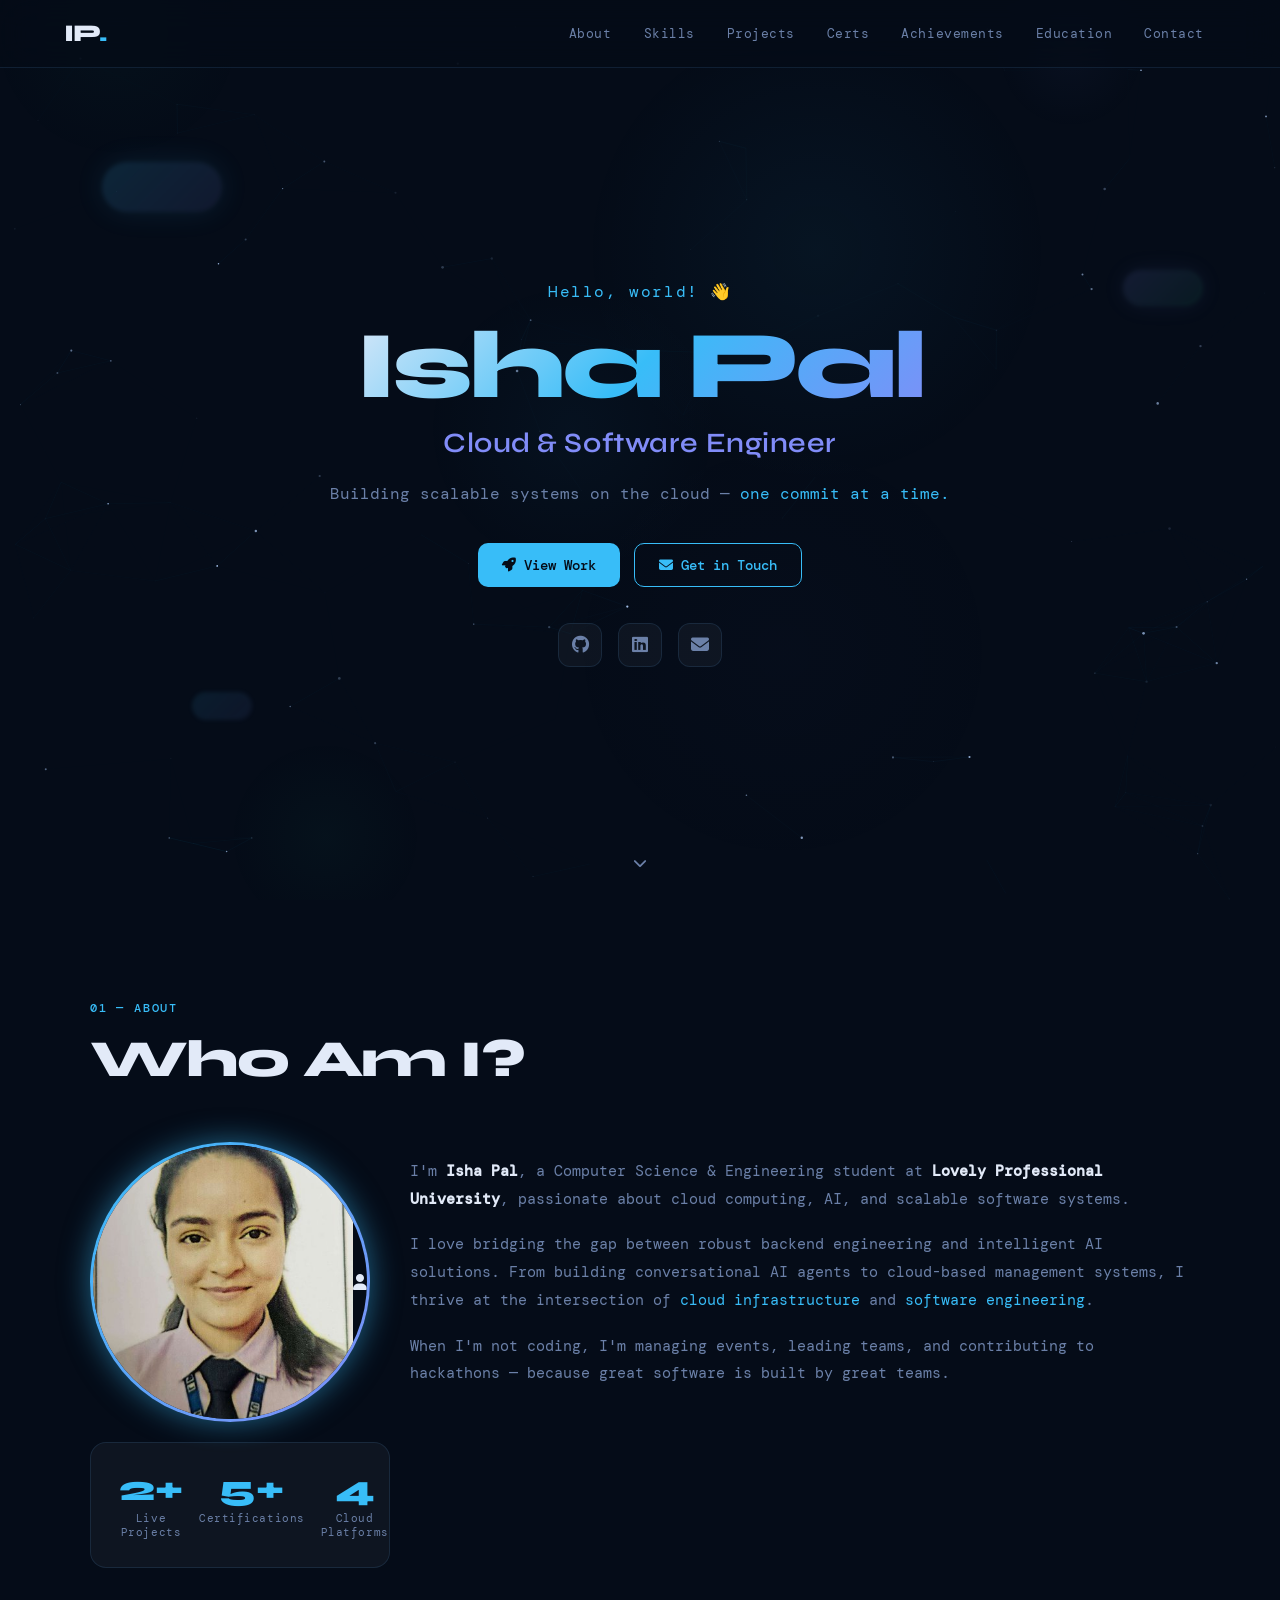
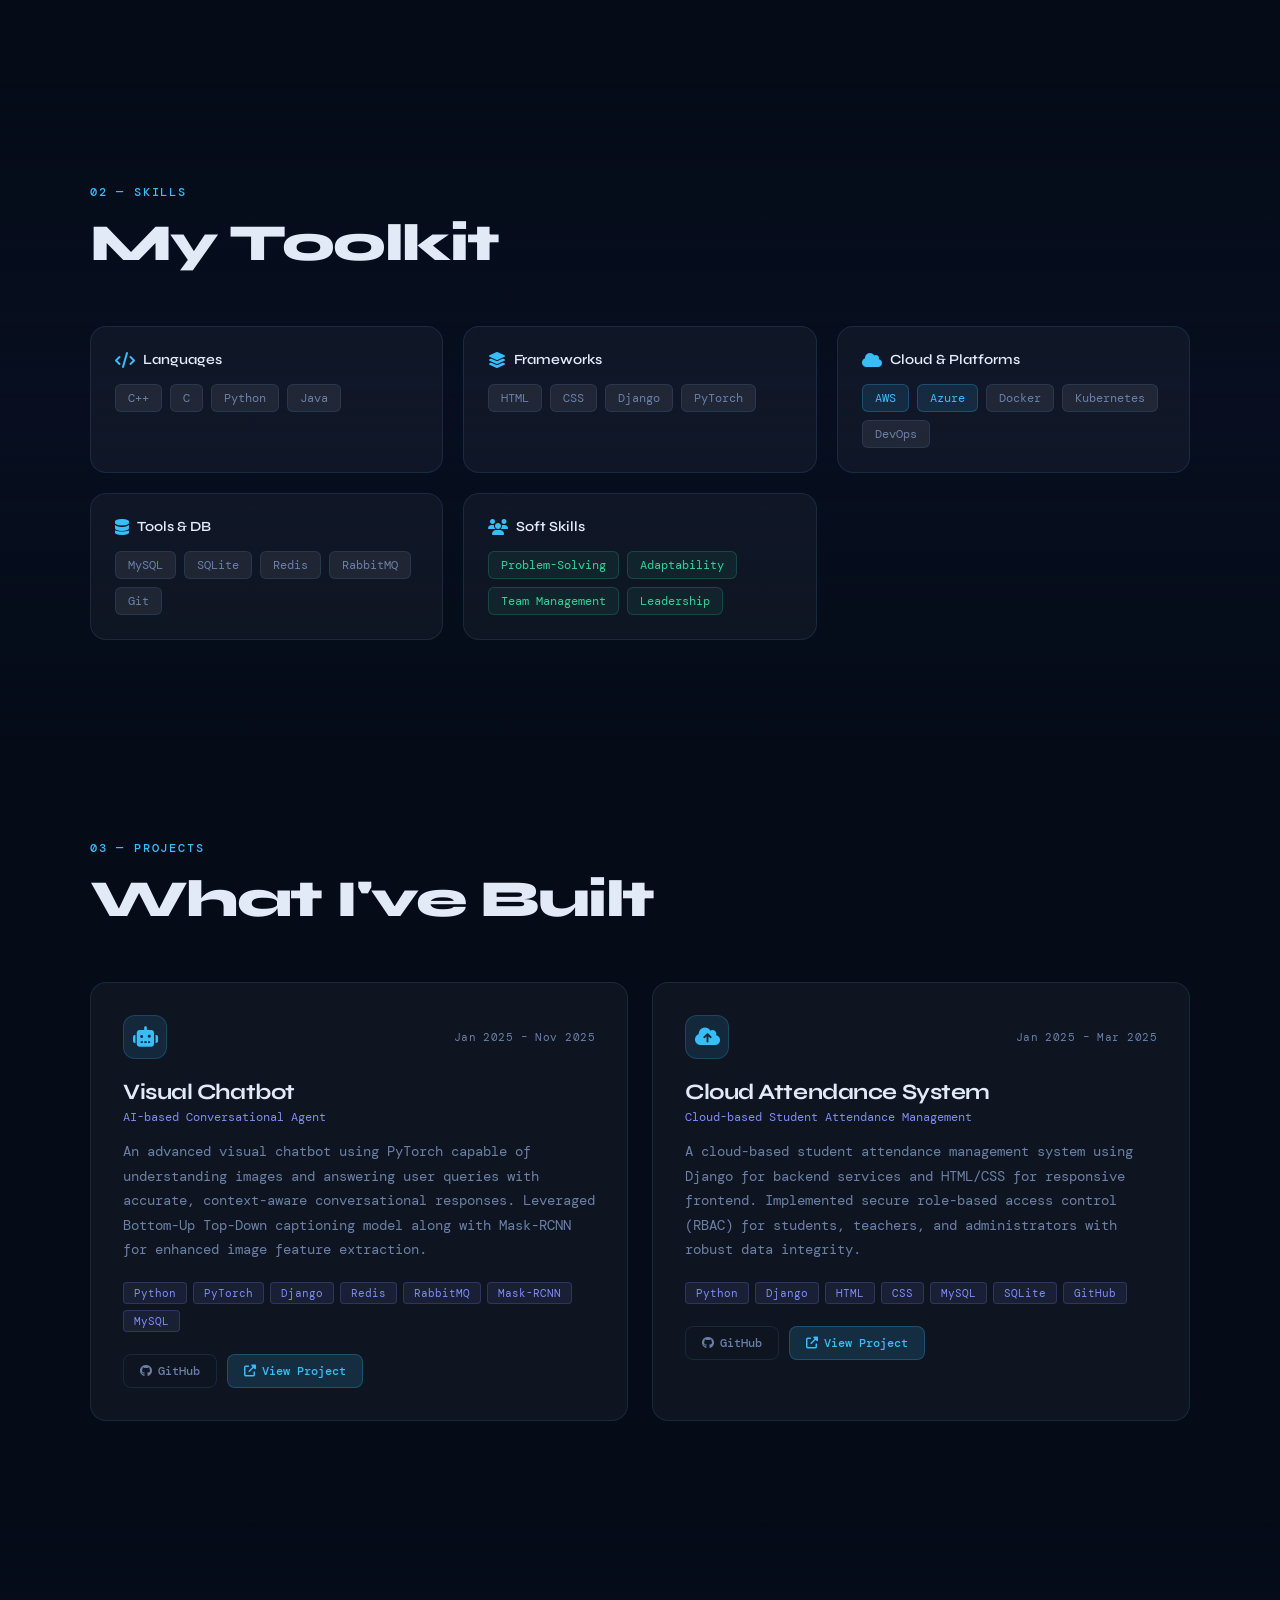
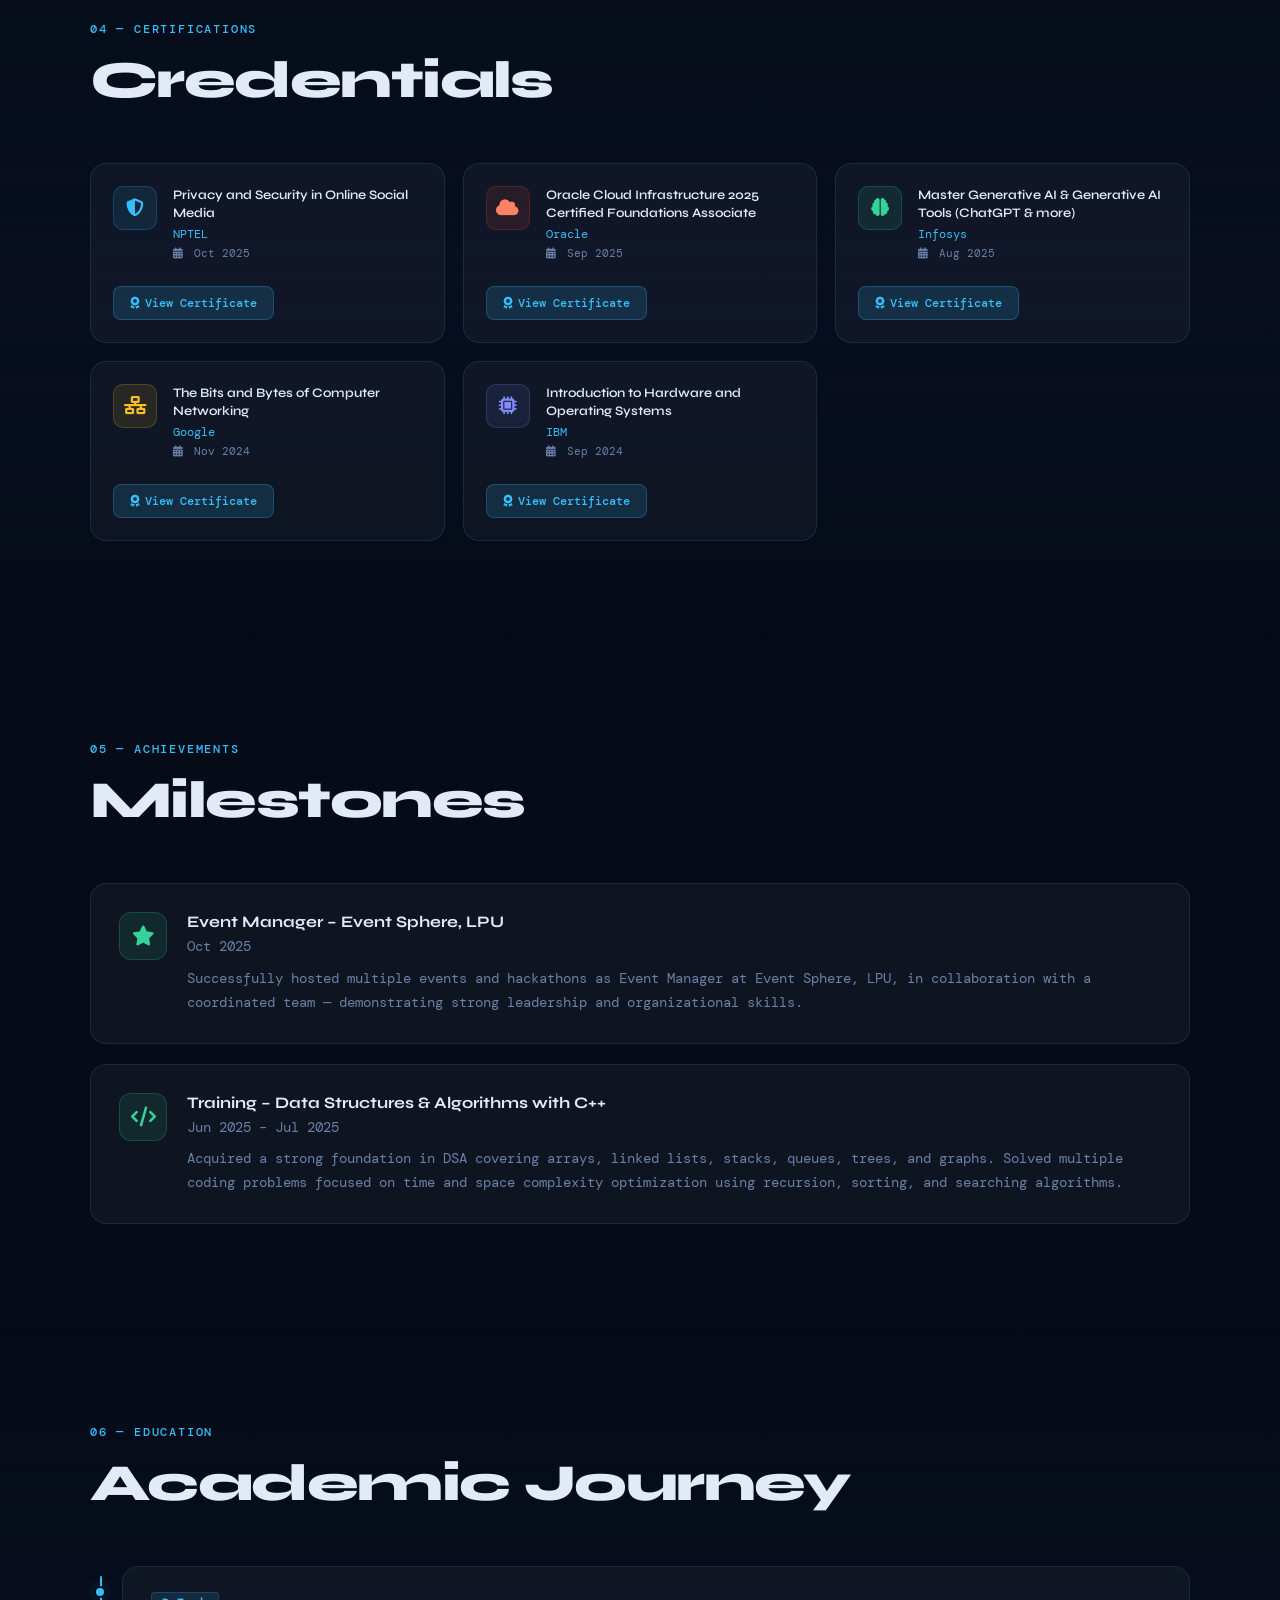
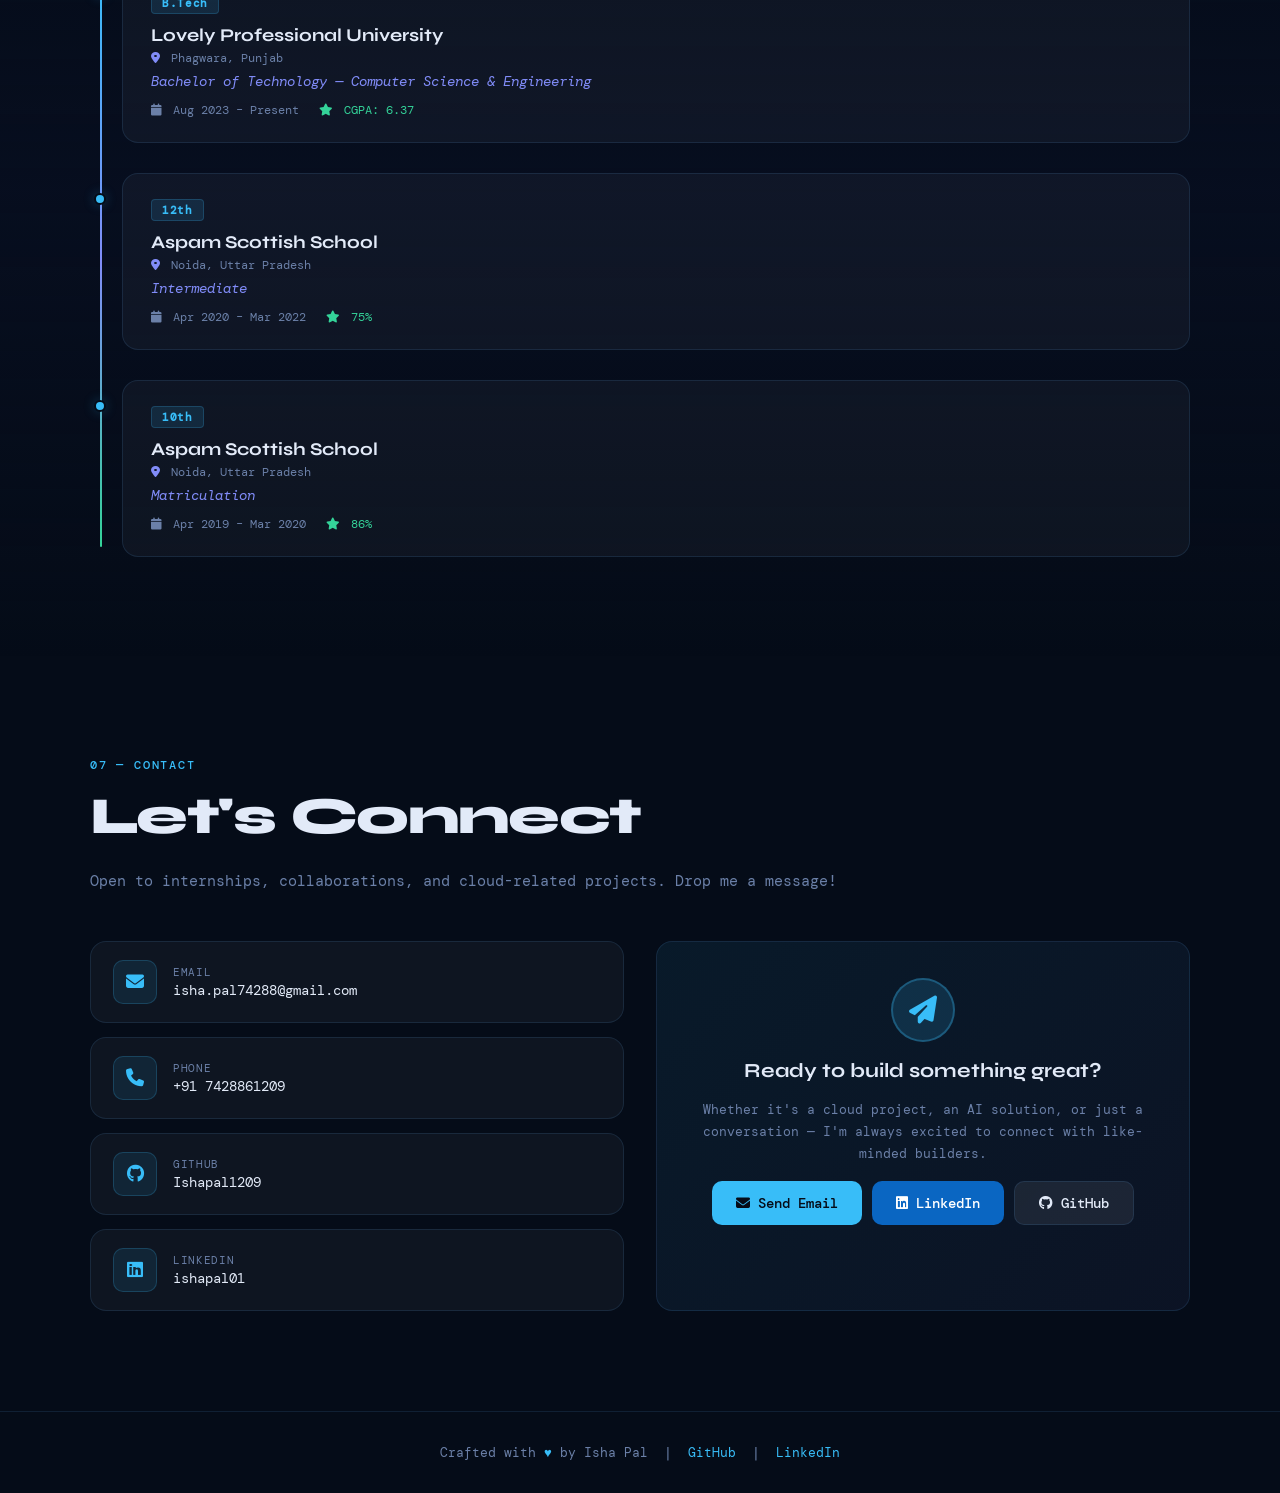
==== commit fc1c60ea: "first commit" ====
--- a/index.html
+++ b/index.html
@@ -76,6 +76,17 @@
       <div class="section-label">01 &mdash; About</div>
       <h2 class="section-title">Who Am I?</h2>
       <div class="about-grid">
+        
+        <div class="about-photo-wrap">
+          <div class="about-photo-card">
+            <img src="[data-uri]" alt="Isha Pal" class="about-photo" onerror="this.style.display='none';this.nextElementSibling.style.display='flex';" />
+            <div class="about-photo-fallback">
+              <i class="fas fa-user"></i>
+            </div>
+          </div>
+          
+        </div>
+
         <div class="about-text">
           <p>I'm <strong>Isha Pal</strong>, a Computer Science & Engineering student at <strong>Lovely Professional University</strong>, passionate about cloud computing, AI, and scalable software systems.</p>
           <p>I love bridging the gap between robust backend engineering and intelligent AI solutions. From building conversational AI agents to cloud-based management systems, I thrive at the intersection of <span class="accent">cloud infrastructure</span> and <span class="accent">software engineering</span>.</p>
@@ -87,12 +98,7 @@
             <div class="stat"><span class="big-num">5+</span><span class="stat-label">Certifications</span></div>
             <div class="stat"><span class="big-num">4</span><span class="stat-label">Cloud Platforms</span></div>
           </div>
-          <div class="about-badge-row">
-            <span class="badge">AWS</span>
-            <span class="badge">Azure</span>
-            <span class="badge">Docker</span>
-            <span class="badge">Kubernetes</span>
-          </div>
+          
         </div>
       </div>
     </div>
--- a/style.css
+++ b/style.css
@@ -461,9 +461,47 @@
 
 .about-grid {
   display: grid;
-  grid-template-columns: 1fr 380px;
-  gap: 56px;
-  align-items: start;
+  grid-template-columns: 300px 1fr; /* fixed image + flexible text */
+  gap: 20px; /* reduced gap */
+  align-items: center;
+}
+
+.about-photo-card {
+  width: 280px;   /* increased size */
+  height: 280px;  /* increased size */
+  border-radius: 50%;
+  overflow: hidden;
+
+  display: flex;
+  align-items: center;
+  justify-content: center;
+
+  border: 3px solid transparent;
+  background: linear-gradient(#050c18, #050c18) padding-box,
+              linear-gradient(135deg, #38bdf8, #818cf8) border-box;
+
+  box-shadow: 0 0 30px rgba(56,189,248,0.5);
+  transition: 0.3s;
+}
+
+.about-photo-card img {
+  width: 100%;
+  height: 100%;
+  object-fit: cover;
+}
+
+.about-photo-card:hover {
+  transform: scale(1.05);
+}
+
+.about-photo-card img {
+  width: 100%;
+  height: 100%;
+  object-fit: cover;
+}
+
+.about-photo-card:hover {
+  transform: scale(1.05);
 }
 .about-text p {
   color: var(--muted);
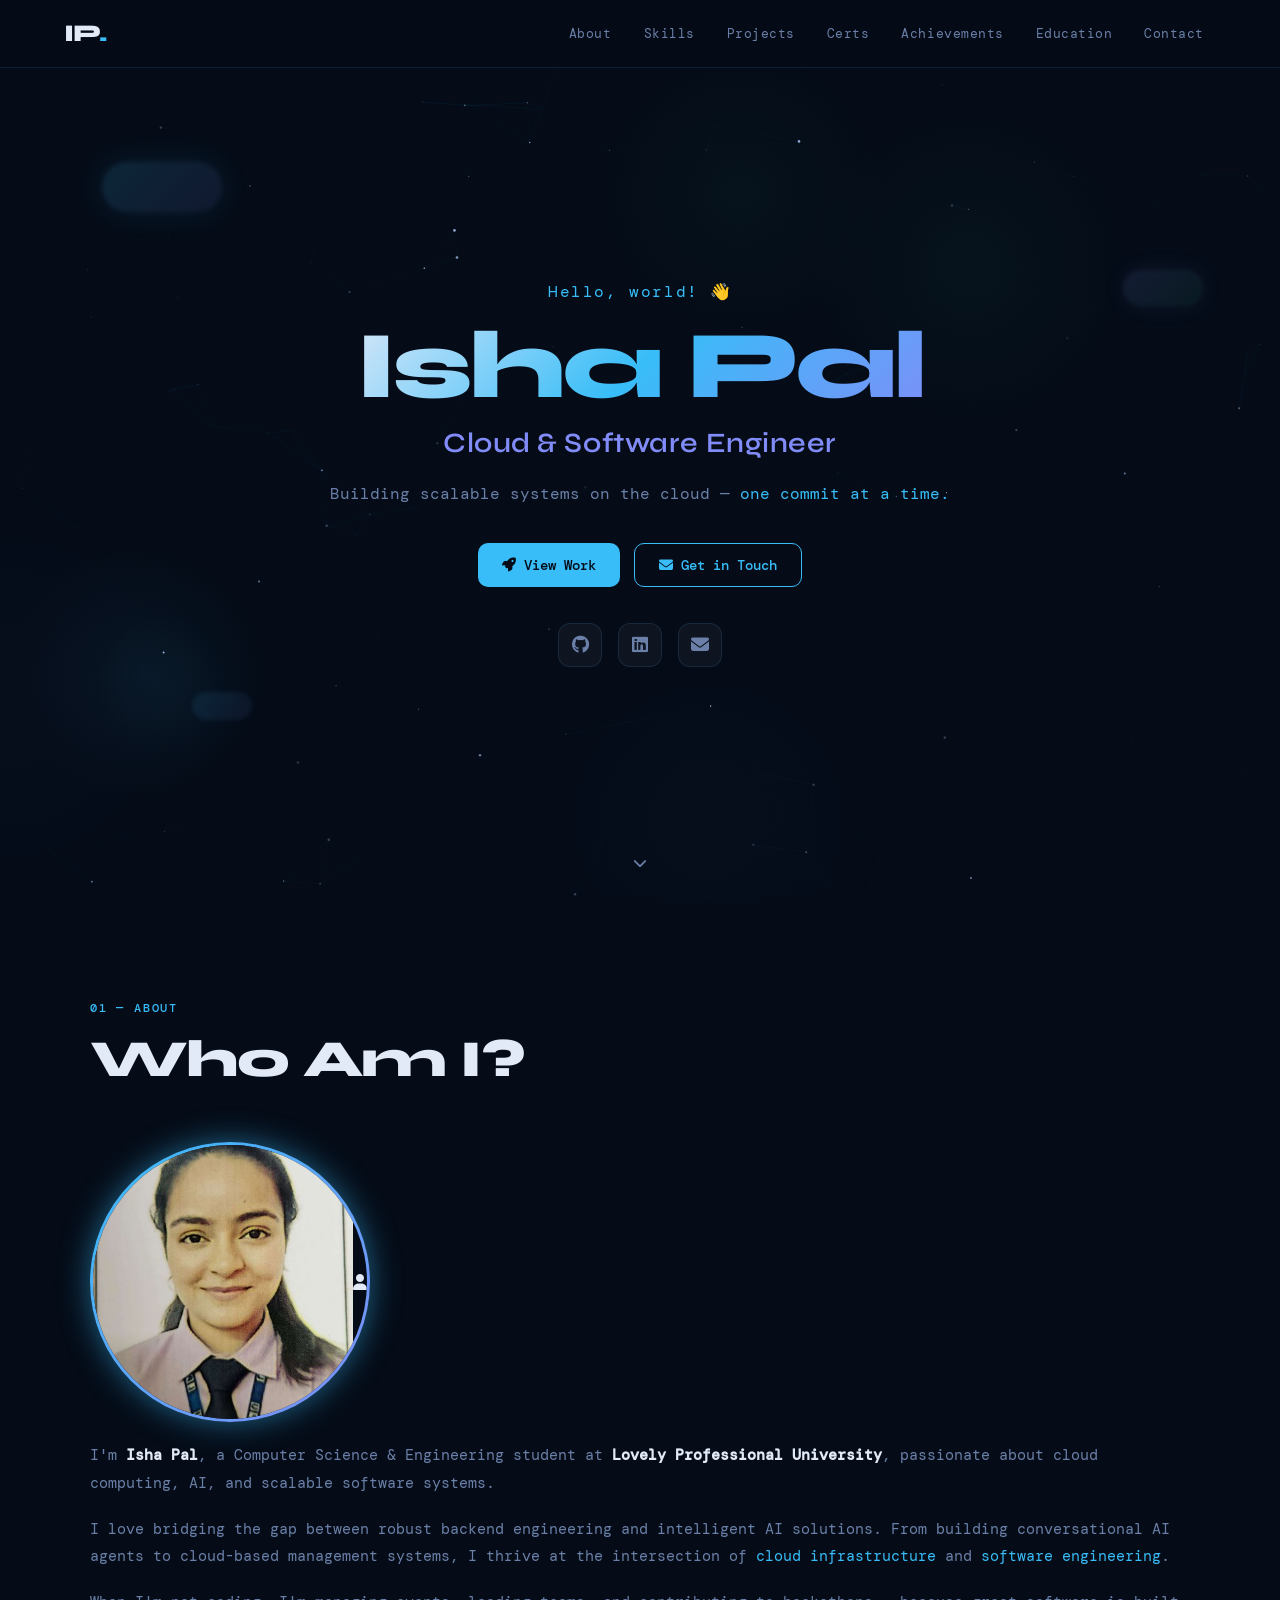
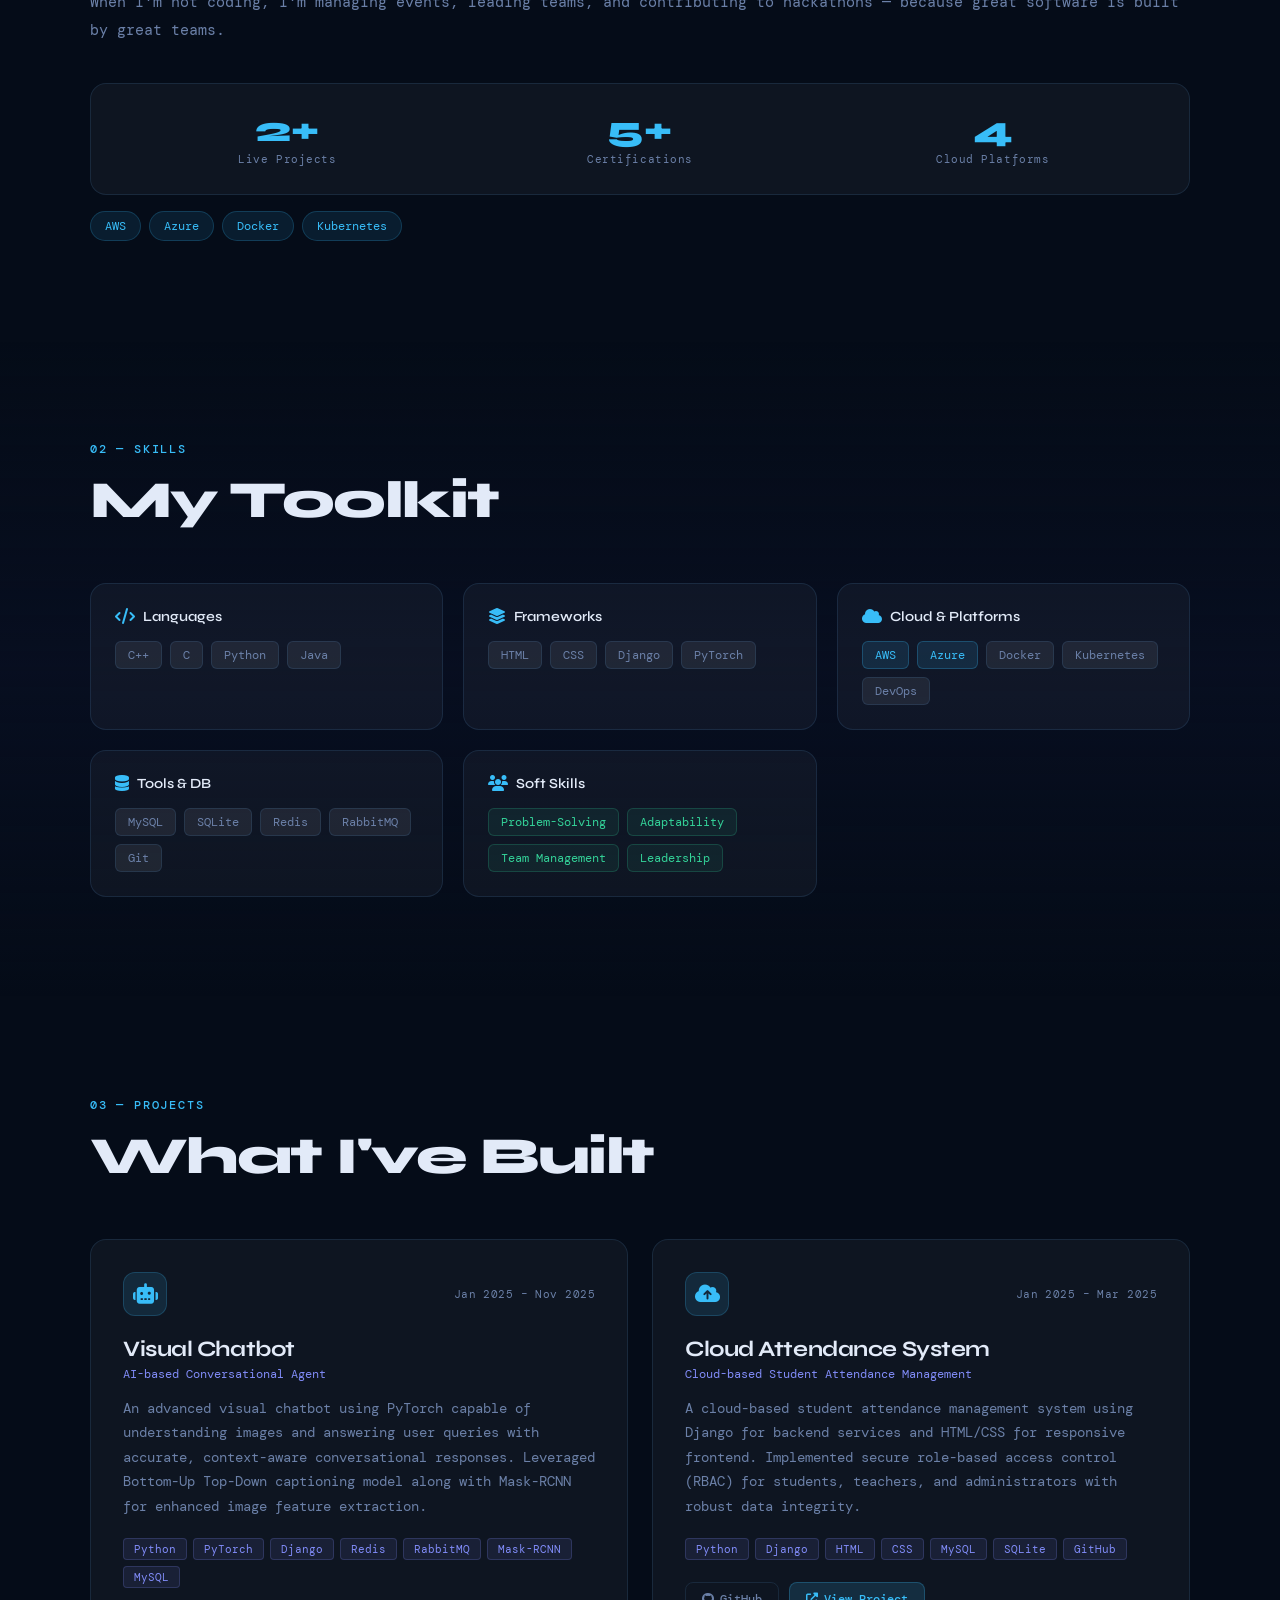
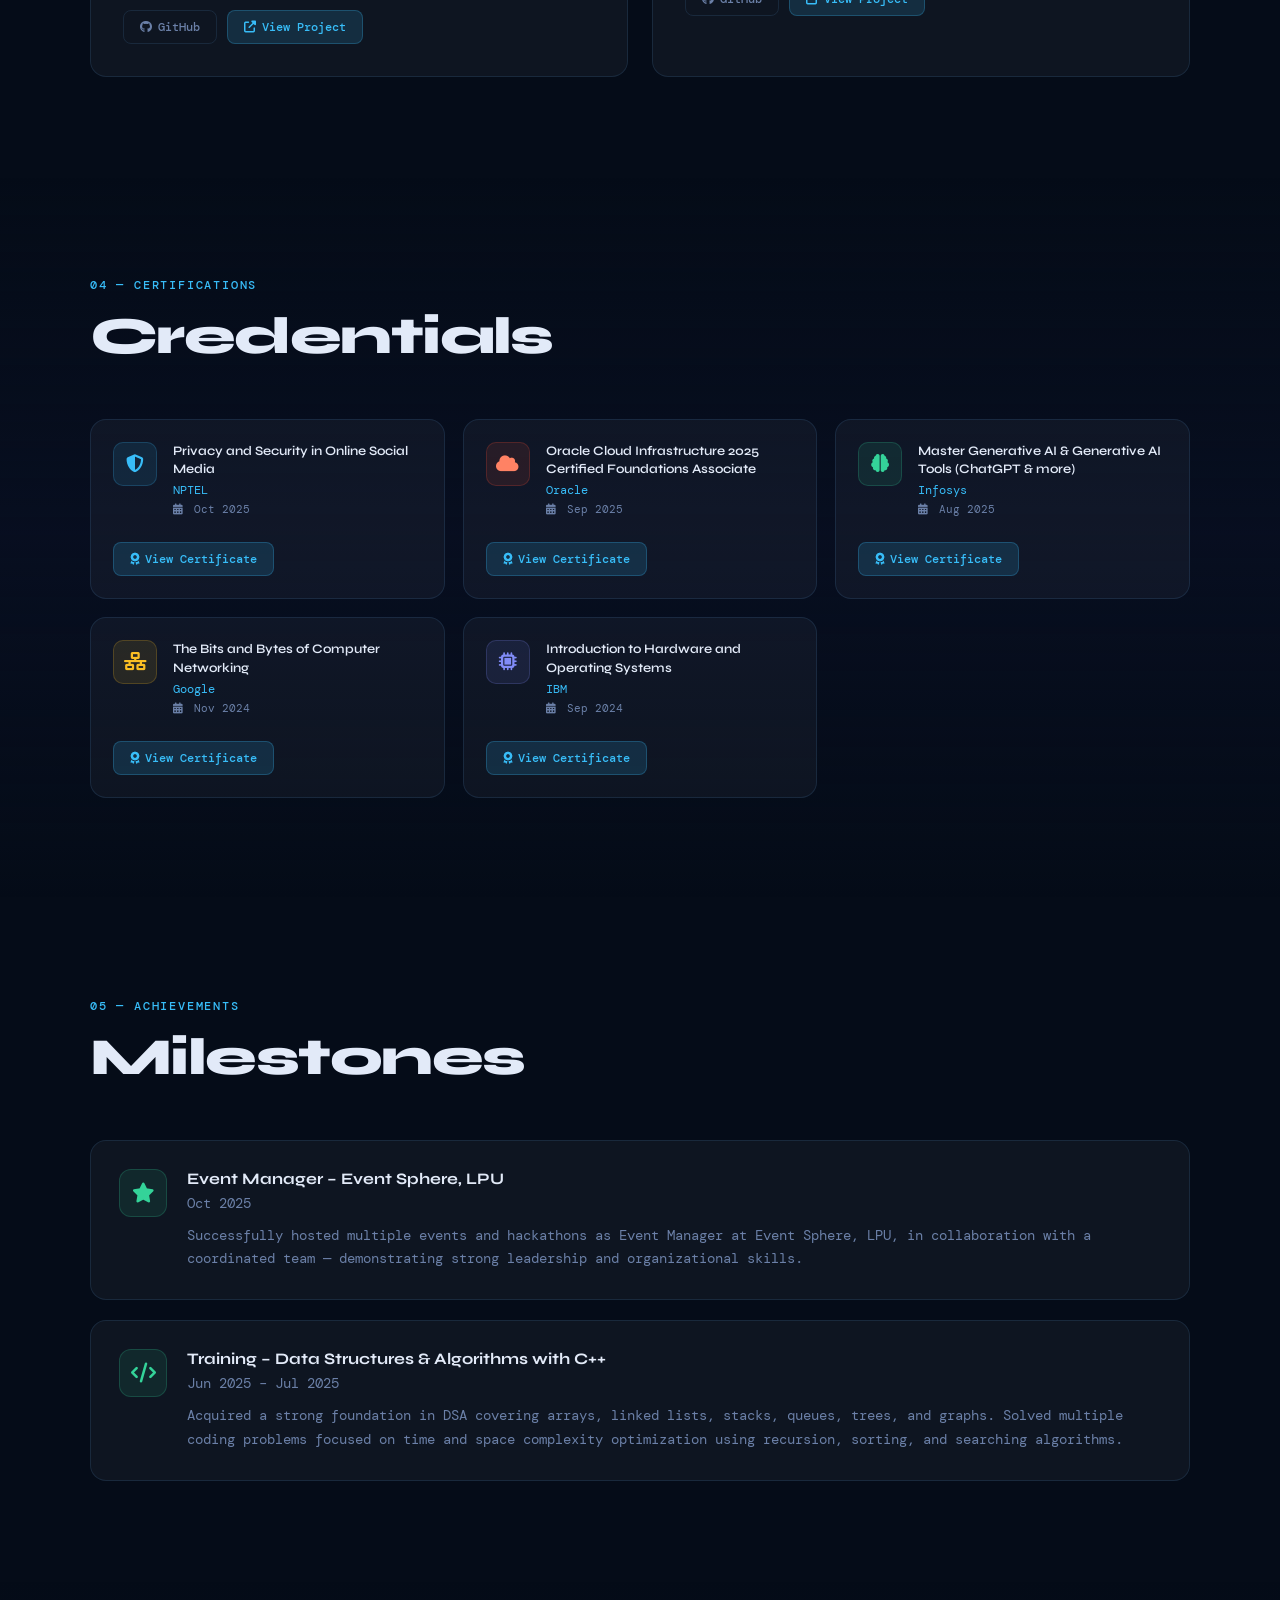
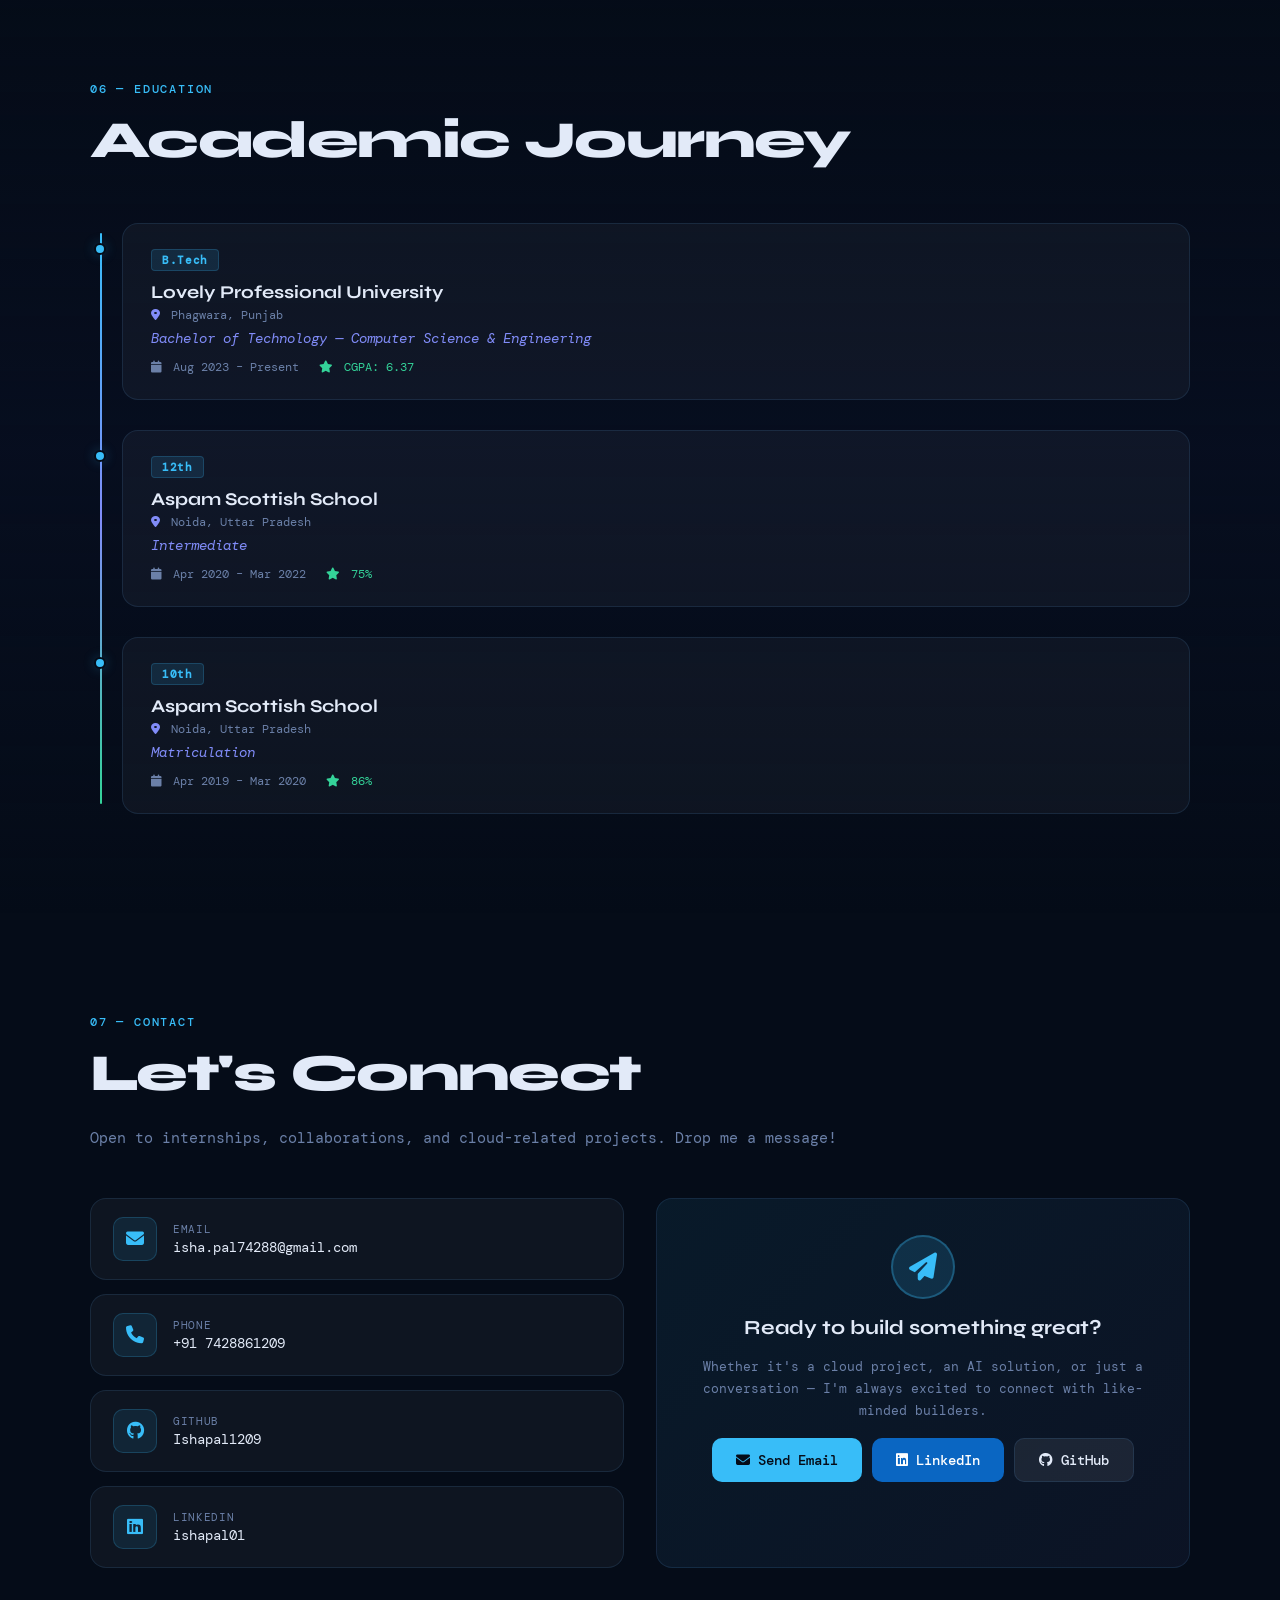
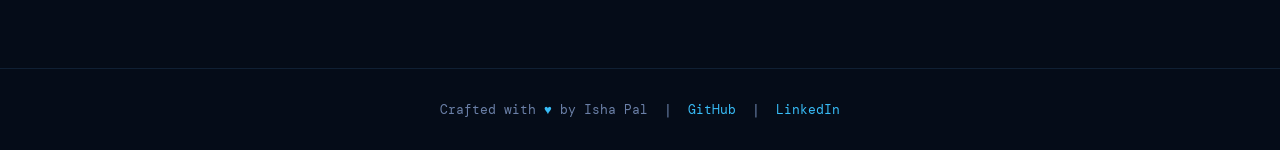
==== commit 826bc5c4: "merge conflict fixed" ====
--- a/index.html
+++ b/index.html
@@ -76,6 +76,7 @@
       <div class="section-label">01 &mdash; About</div>
       <h2 class="section-title">Who Am I?</h2>
       <div class="about-grid">
+
         
         <div class="about-photo-wrap">
           <div class="about-photo-card">
@@ -87,6 +88,9 @@
           
         </div>
 
+
+
+
         <div class="about-text">
           <p>I'm <strong>Isha Pal</strong>, a Computer Science & Engineering student at <strong>Lovely Professional University</strong>, passionate about cloud computing, AI, and scalable software systems.</p>
           <p>I love bridging the gap between robust backend engineering and intelligent AI solutions. From building conversational AI agents to cloud-based management systems, I thrive at the intersection of <span class="accent">cloud infrastructure</span> and <span class="accent">software engineering</span>.</p>
@@ -98,7 +102,16 @@
             <div class="stat"><span class="big-num">5+</span><span class="stat-label">Certifications</span></div>
             <div class="stat"><span class="big-num">4</span><span class="stat-label">Cloud Platforms</span></div>
           </div>
+
           
+
+          <div class="about-badge-row">
+            <span class="badge">AWS</span>
+            <span class="badge">Azure</span>
+            <span class="badge">Docker</span>
+            <span class="badge">Kubernetes</span>
+          </div>
+ 
         </div>
       </div>
     </div>
--- a/style.css
+++ b/style.css
@@ -461,6 +461,7 @@
 
 .about-grid {
   display: grid;
+<<<<<<< HEAD
   grid-template-columns: 300px 1fr; /* fixed image + flexible text */
   gap: 20px; /* reduced gap */
   align-items: center;
@@ -502,6 +503,11 @@
 
 .about-photo-card:hover {
   transform: scale(1.05);
+=======
+  grid-template-columns: 1fr 380px;
+  gap: 56px;
+  align-items: start;
+>>>>>>> bd53bb7d0a7e2fd06fb33dbbdb08d907fe5d4964
 }
 .about-text p {
   color: var(--muted);
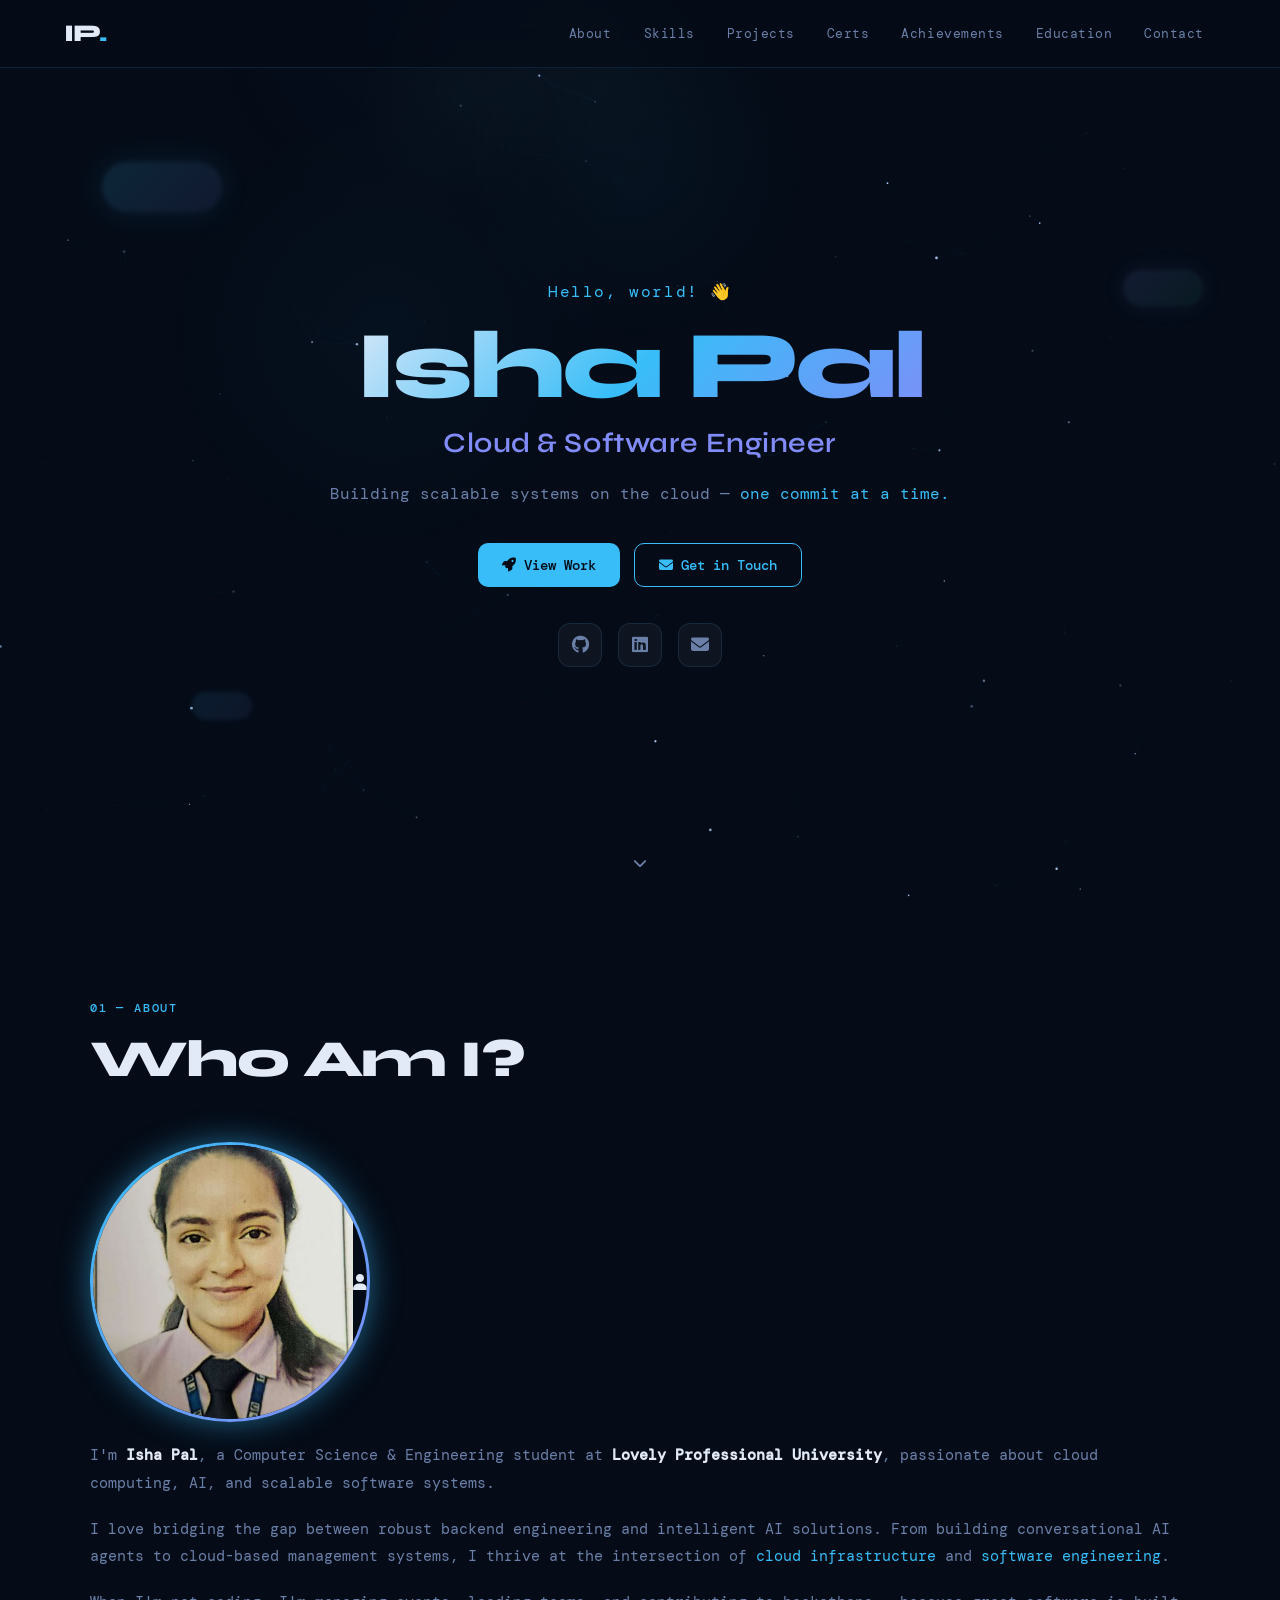
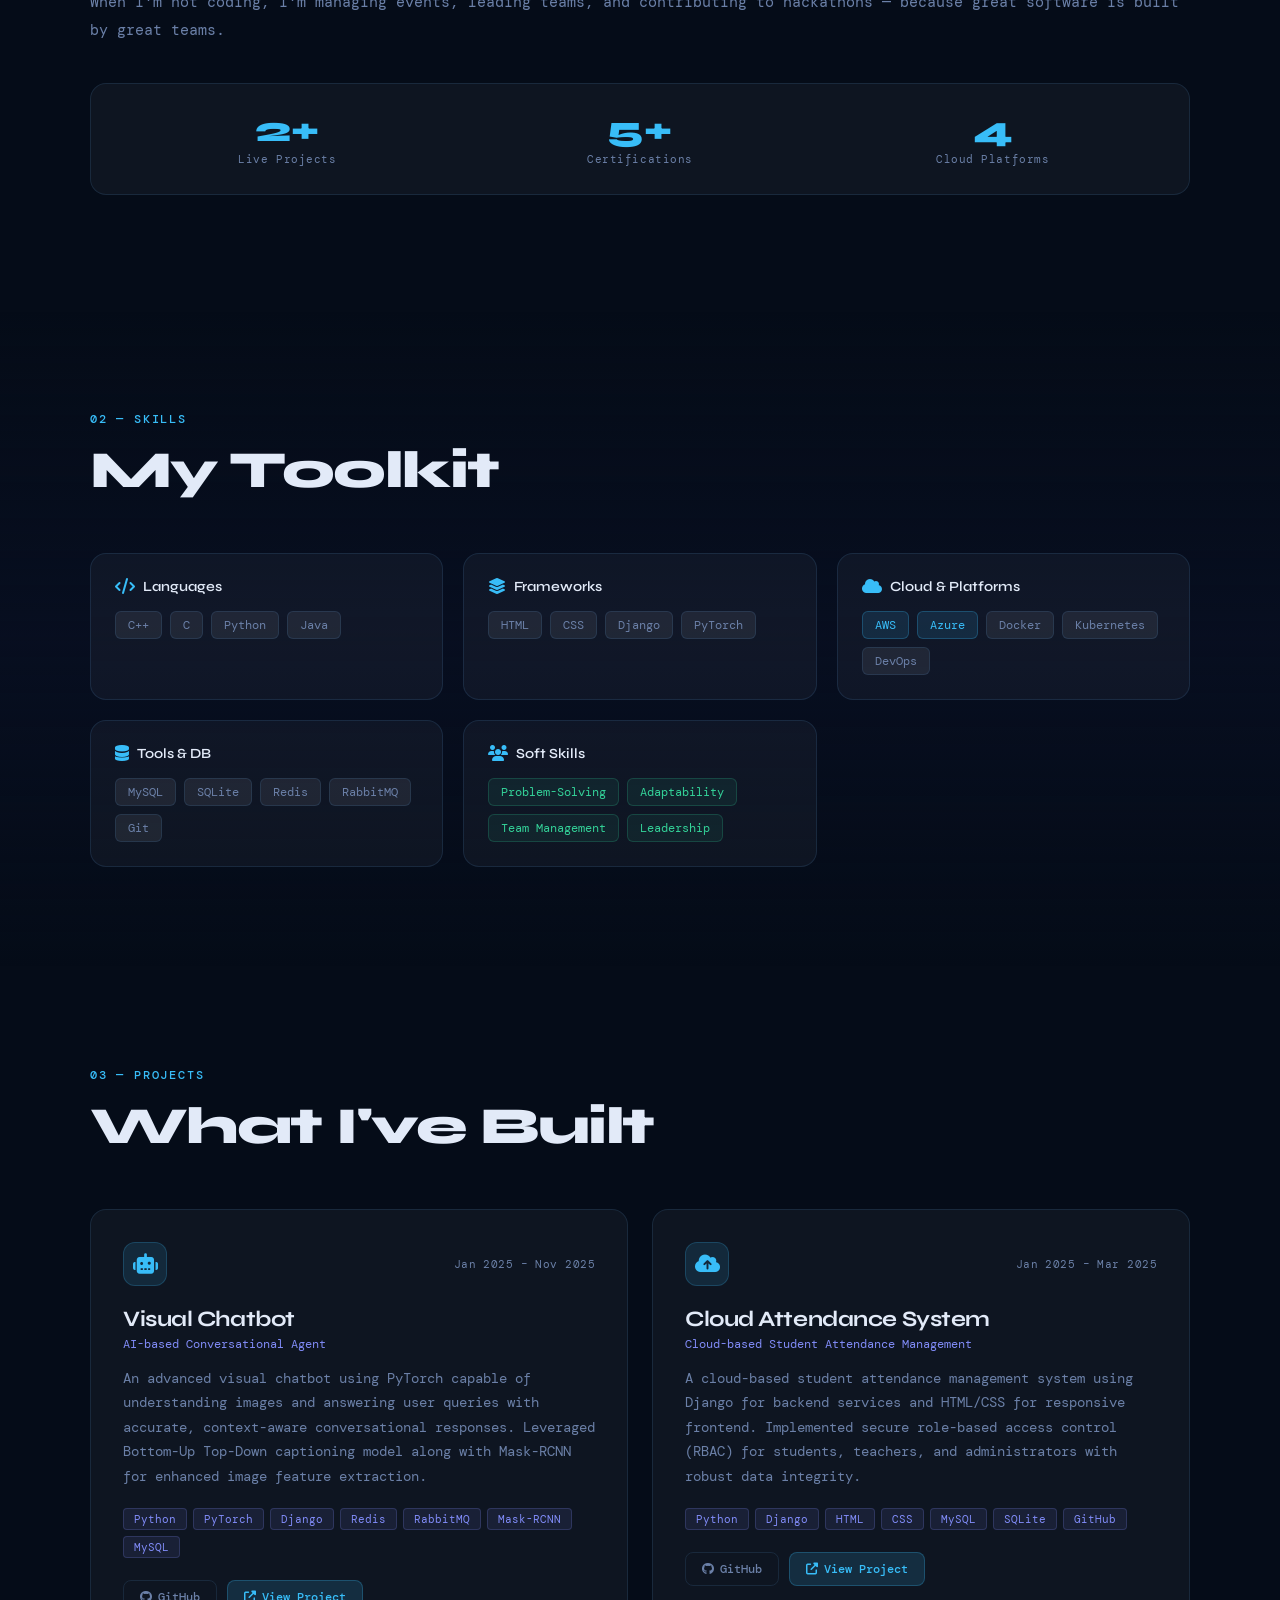
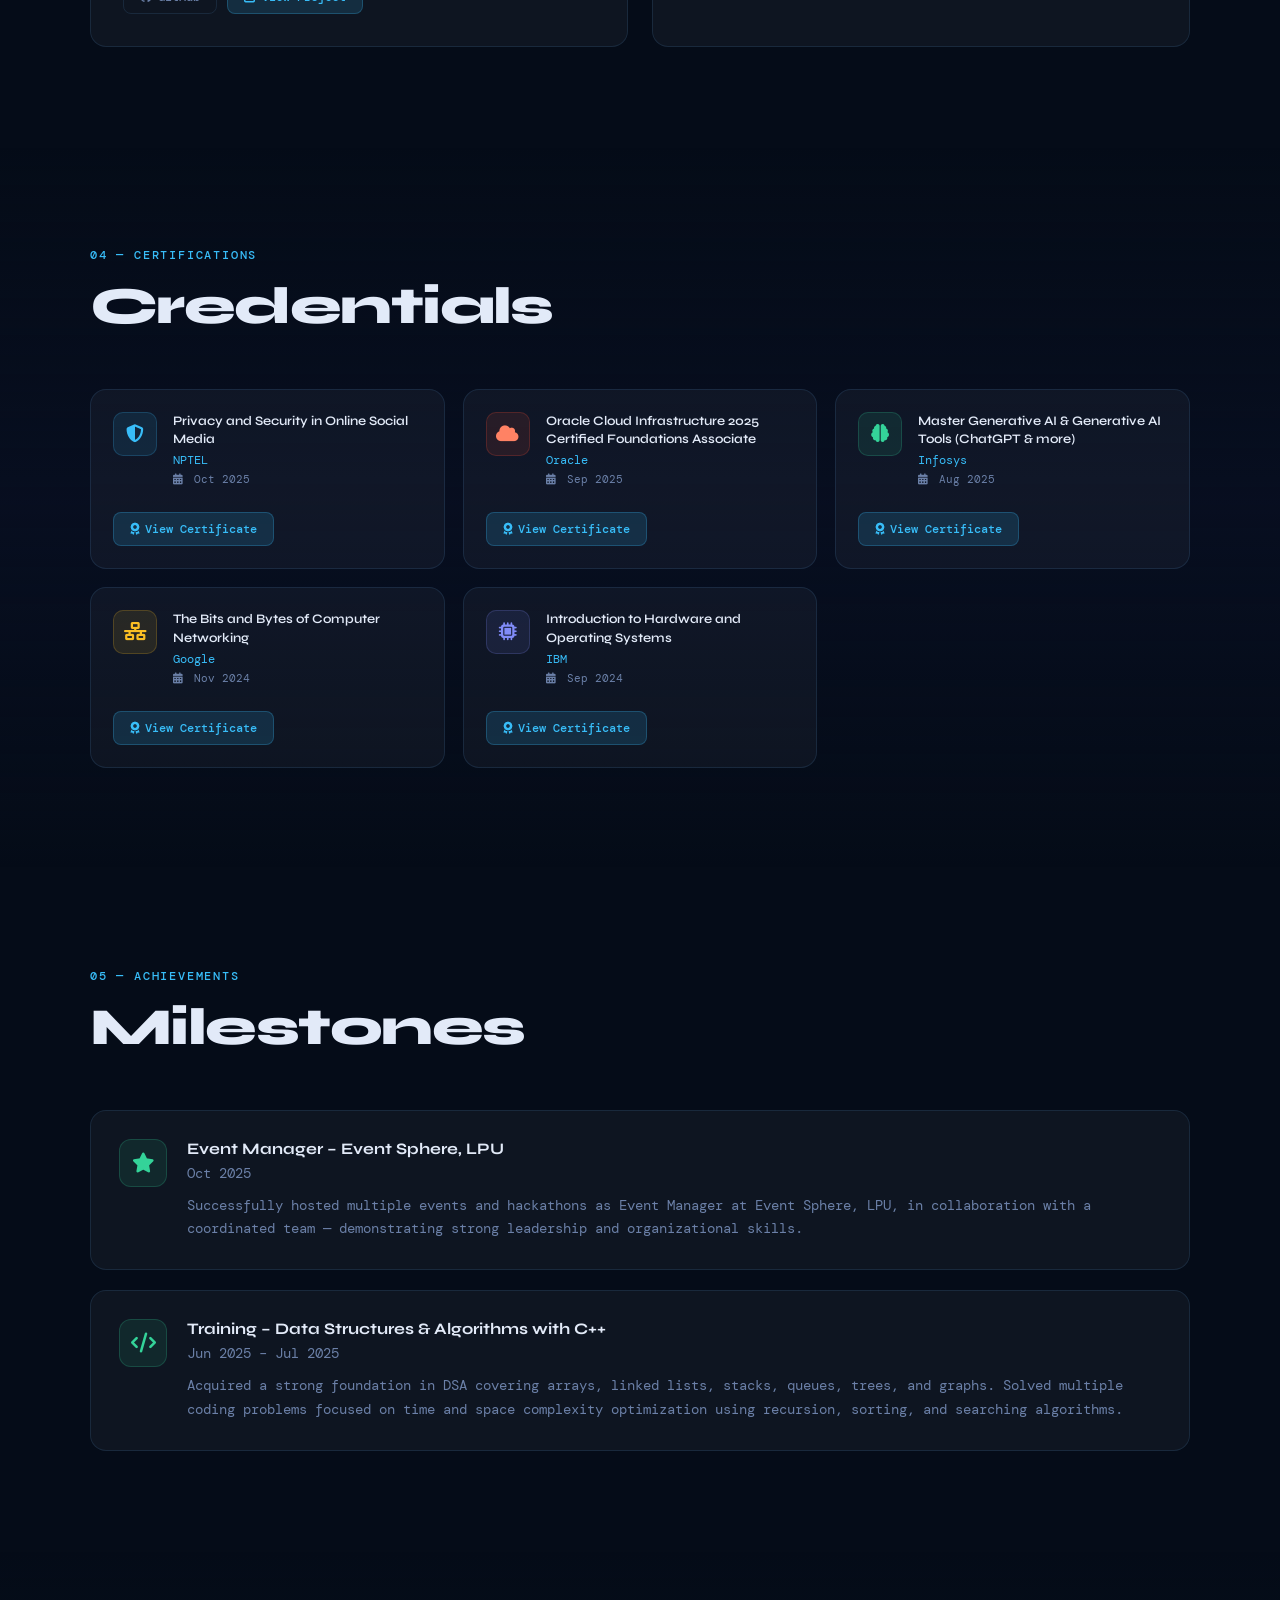
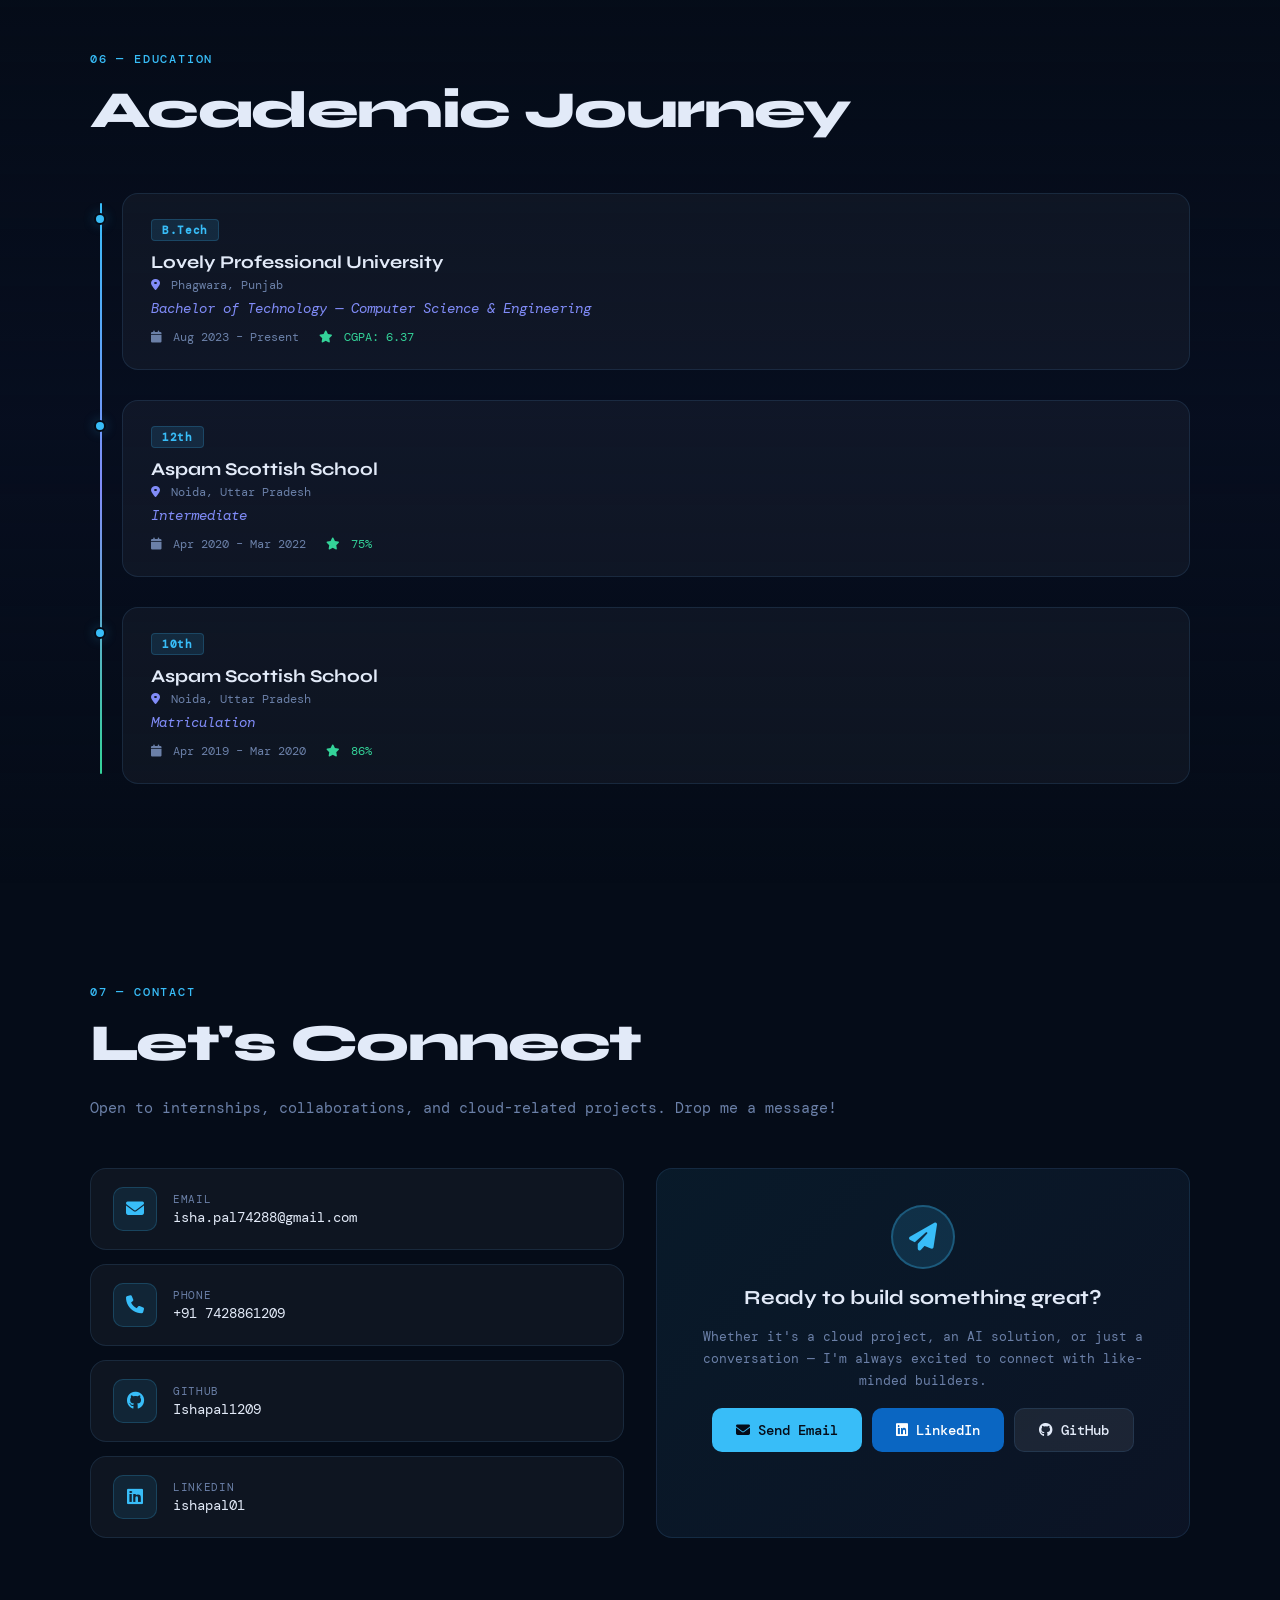
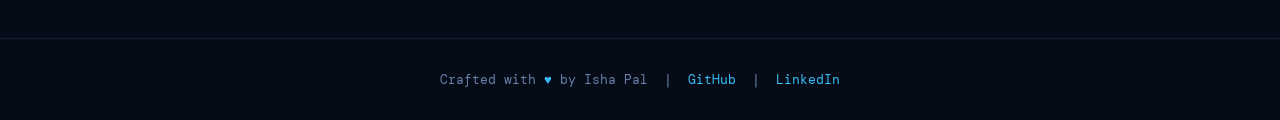
==== commit 3a5a8107: "Update index.html" ====
--- a/index.html
+++ b/index.html
@@ -105,12 +105,7 @@
 
           
 
-          <div class="about-badge-row">
-            <span class="badge">AWS</span>
-            <span class="badge">Azure</span>
-            <span class="badge">Docker</span>
-            <span class="badge">Kubernetes</span>
-          </div>
+ 
  
         </div>
       </div>
